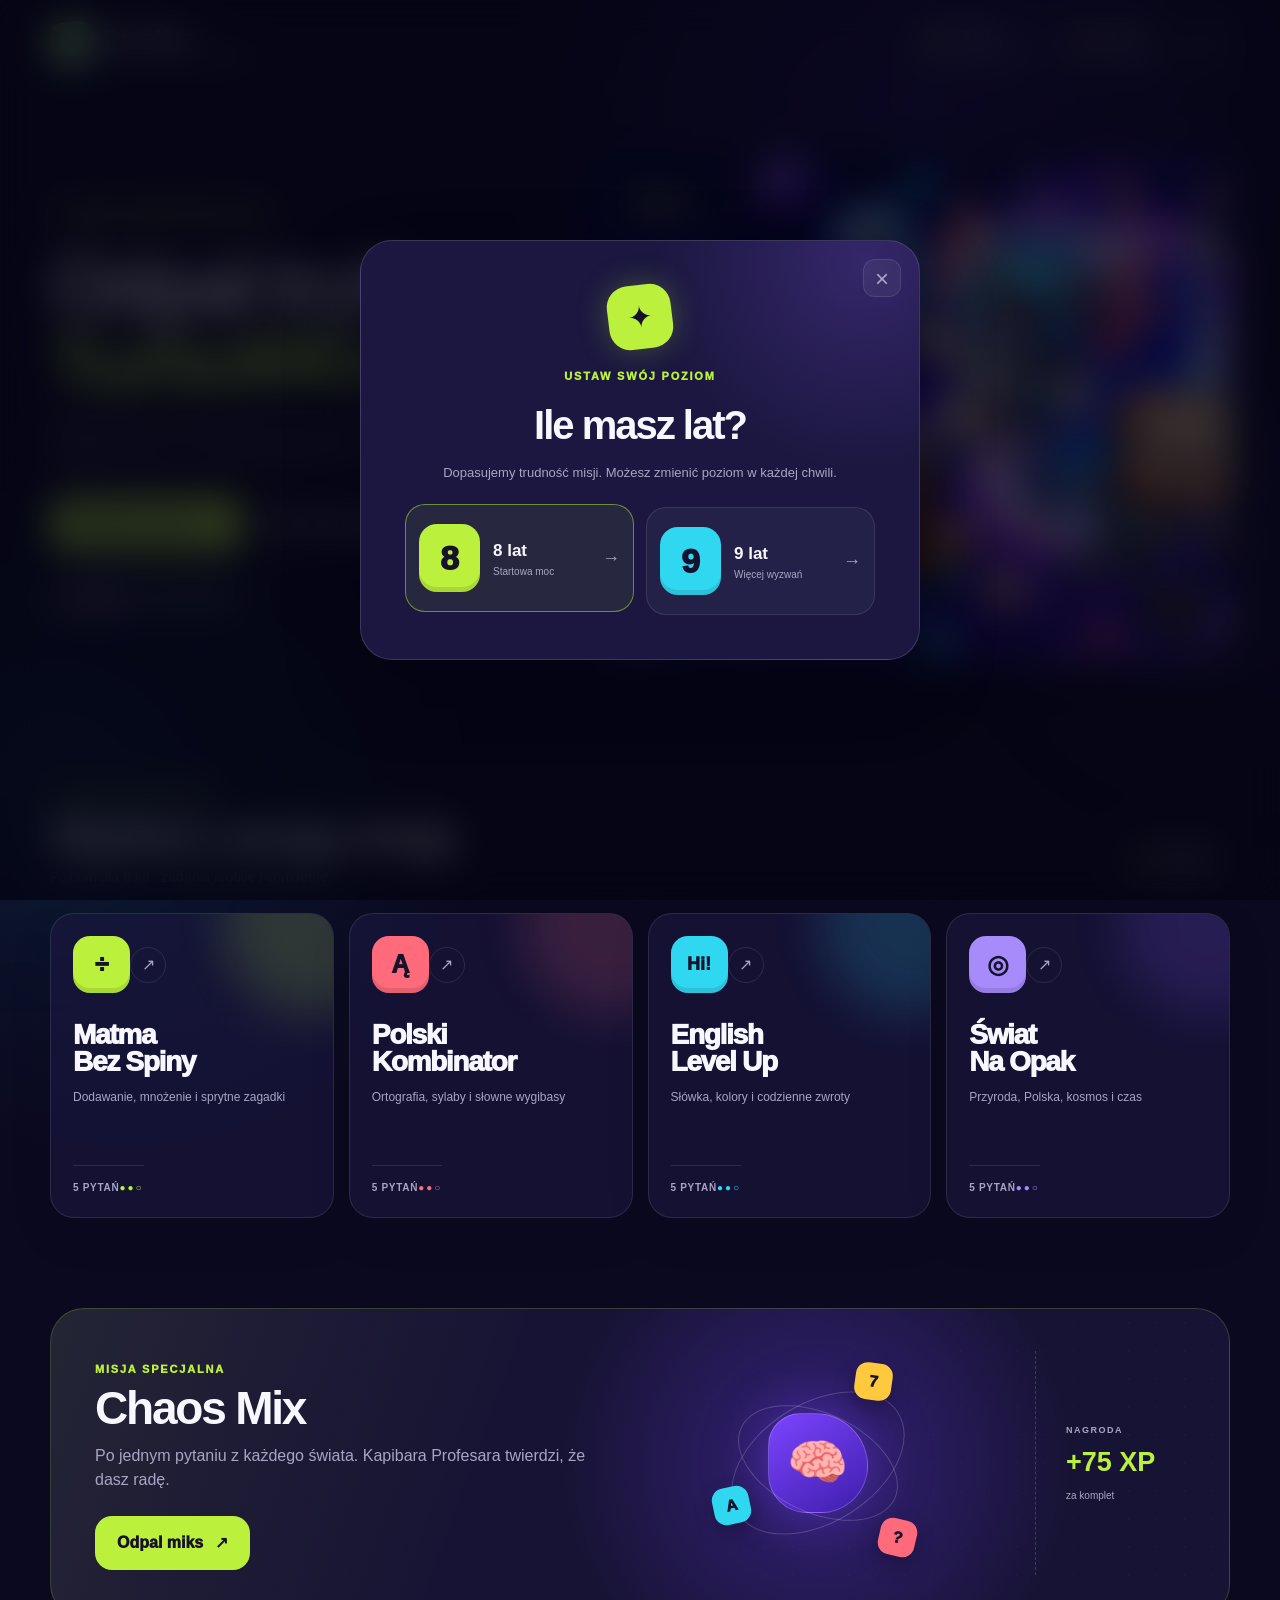
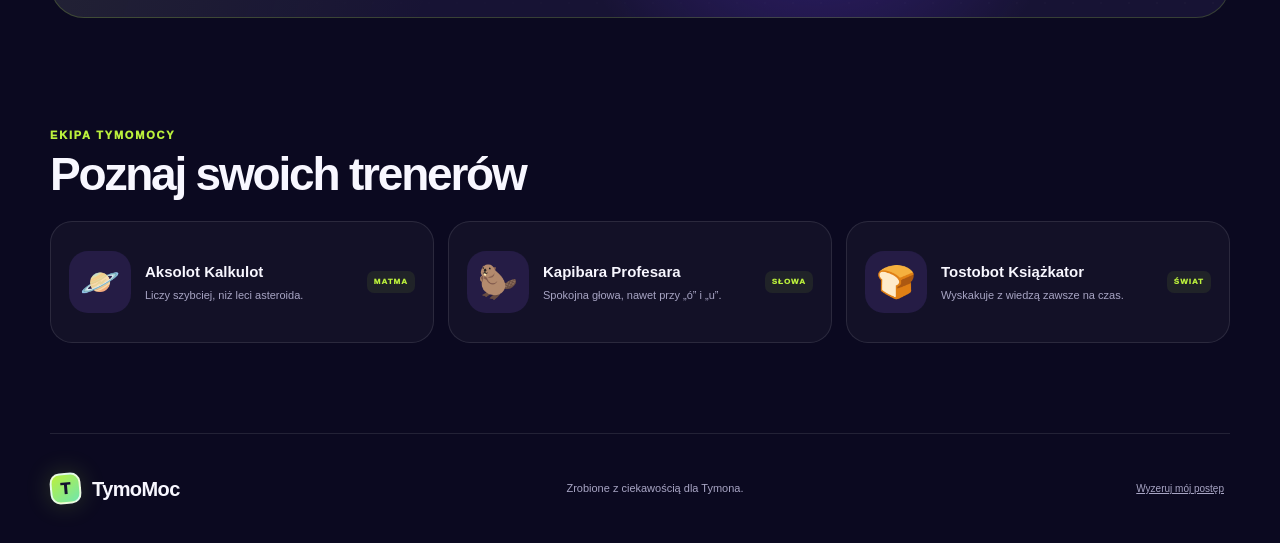
==== index.html @ 2632537c "Pierwsza wersja TymoMoc" ====
<!doctype html>
<html lang="pl">
  <head>
    <meta charset="UTF-8" />
    <meta name="viewport" content="width=device-width, initial-scale=1.0" />
    <meta name="theme-color" content="#100d2d" />
    <meta
      name="description"
      content="TymoMoc — kolorowe misje edukacyjne dla dzieci w wieku 8 i 9 lat."
    />
    <title>TymoMoc — nauka w trybie turbo</title>
    <link rel="stylesheet" href="styles.css" />
  </head>
  <body>
    <a class="skip-link" href="#misje">Przejdź do misji</a>

    <div class="ambient ambient-one" aria-hidden="true"></div>
    <div class="ambient ambient-two" aria-hidden="true"></div>

    <header class="topbar shell">
      <a class="brand" href="#start" aria-label="TymoMoc — strona główna">
        <span class="brand-mark" aria-hidden="true">T</span>
        <span>
          <strong>TymoMoc</strong>
          <small>Nauka w trybie turbo</small>
        </span>
      </a>

      <div class="top-actions">
        <button class="age-pill" id="age-switch" type="button" aria-label="Zmień wiek">
          <span aria-hidden="true">⚡</span>
          <span><strong id="top-age">8 lat</strong><small>Zmień poziom</small></span>
        </button>

        <div class="score-pill" aria-label="Zdobyte punkty doświadczenia">
          <span class="score-icon" aria-hidden="true">✦</span>
          <span><strong id="xp-count">0 XP</strong><small>Twój wynik</small></span>
        </div>

        <button class="icon-button" id="sound-toggle" type="button" aria-label="Wyłącz dźwięki" aria-pressed="true">
          <span id="sound-icon" aria-hidden="true">♪</span>
        </button>
      </div>
    </header>

    <main>
      <section class="hero shell" id="start">
        <div class="hero-copy">
          <div class="eyebrow"><span></span> Dzisiaj mózg robi salto</div>
          <h1>Odpal tryb<br /><em>TurboMózg!</em></h1>
          <p>
            Krótkie misje, szybkie punkty i zero nudy. Matematyka, polski,
            angielski i świat — wszystko dopasowane do wieku.
          </p>
          <div class="hero-actions">
            <a class="primary-button" href="#misje">Wybieram misję <span aria-hidden="true">→</span></a>
            <button class="ghost-button" id="random-mission" type="button">
              <span aria-hidden="true">🎲</span> Losuj wyzwanie
            </button>
          </div>
          <div class="mini-proof">
            <div class="avatar-stack" aria-hidden="true"><span>🦫</span><span>🤖</span><span>🪐</span></div>
            <p><strong>5 minut dziennie</strong><br />robi wielką różnicę</p>
          </div>
        </div>

        <div class="hero-visual" aria-label="Aksolotl, kapibara i tostobot ruszają na edukacyjną misję">
          <img src="assets/hero-mascots.png" alt="Trzy zabawne maskotki w kosmicznym świecie nauki" />
          <div class="floating-chip chip-one"><span>+10 XP</span><small>za dobrą odpowiedź</small></div>
          <div class="floating-chip chip-two"><span id="hero-streak">0 🔥</span><small>seria misji</small></div>
        </div>
      </section>

      <section class="missions shell" id="misje">
        <div class="section-heading">
          <div>
            <span class="kicker">CENTRUM DOWODZENIA</span>
            <h2>Wybierz swoją misję</h2>
            <p id="level-copy">Poziom dla 8 lat · zadania krótkie i konkretne</p>
          </div>
          <div class="today-status">
            <span class="pulse-dot" aria-hidden="true"></span>
            <span><strong id="today-count">0/3 misje</strong><small>dzisiejszy cel</small></span>
          </div>
        </div>

        <div class="subject-grid">
          <button class="subject-card subject-math" type="button" data-subject="math">
            <span class="card-glow" aria-hidden="true"></span>
            <span class="subject-top"><span class="subject-icon">÷</span><span class="card-arrow">↗</span></span>
            <span class="subject-name">Matma<br />Bez Spiny</span>
            <span class="subject-desc" id="math-desc">Dodawanie, mnożenie i sprytne zagadki</span>
            <span class="card-footer"><span>5 pytań</span><span class="difficulty">●●○</span></span>
          </button>

          <button class="subject-card subject-polish" type="button" data-subject="polish">
            <span class="card-glow" aria-hidden="true"></span>
            <span class="subject-top"><span class="subject-icon">Ą</span><span class="card-arrow">↗</span></span>
            <span class="subject-name">Polski<br />Kombinator</span>
            <span class="subject-desc" id="polish-desc">Ortografia, części mowy i słowne wygibasy</span>
            <span class="card-footer"><span>5 pytań</span><span class="difficulty">●●○</span></span>
          </button>

          <button class="subject-card subject-english" type="button" data-subject="english">
            <span class="card-glow" aria-hidden="true"></span>
            <span class="subject-top"><span class="subject-icon">Hi!</span><span class="card-arrow">↗</span></span>
            <span class="subject-name">English<br />Level Up</span>
            <span class="subject-desc" id="english-desc">Słówka, zdania i codzienne zwroty</span>
            <span class="card-footer"><span>5 pytań</span><span class="difficulty">●●○</span></span>
          </button>

          <button class="subject-card subject-world" type="button" data-subject="world">
            <span class="card-glow" aria-hidden="true"></span>
            <span class="subject-top"><span class="subject-icon">◎</span><span class="card-arrow">↗</span></span>
            <span class="subject-name">Świat<br />Na Opak</span>
            <span class="subject-desc" id="world-desc">Przyroda, kosmos, geografia i logika</span>
            <span class="card-footer"><span>5 pytań</span><span class="difficulty">●●○</span></span>
          </button>
        </div>
      </section>

      <section class="daily shell" aria-labelledby="daily-title">
        <div class="daily-card">
          <div class="daily-copy">
            <span class="kicker">MISJA SPECJALNA</span>
            <h2 id="daily-title">Chaos Mix</h2>
            <p>Po jednym pytaniu z każdego świata. Kapibara Profesara twierdzi, że dasz radę.</p>
            <button class="secondary-button" id="mix-mission" type="button">Odpal miks <span aria-hidden="true">↗</span></button>
          </div>
          <div class="mix-orbit" aria-hidden="true">
            <span class="orbit orbit-one"></span>
            <span class="orbit orbit-two"></span>
            <span class="mix-core">🧠</span>
            <span class="orbit-item item-one">7</span>
            <span class="orbit-item item-two">A</span>
            <span class="orbit-item item-three">?</span>
          </div>
          <div class="daily-reward">
            <small>NAGRODA</small>
            <strong>+75 XP</strong>
            <span>za komplet</span>
          </div>
        </div>
      </section>

      <section class="crew shell" aria-labelledby="crew-title">
        <div class="section-heading compact">
          <div>
            <span class="kicker">EKIPA TYMOMOCY</span>
            <h2 id="crew-title">Poznaj swoich trenerów</h2>
          </div>
        </div>
        <div class="crew-grid">
          <article class="crew-card">
            <span class="crew-emoji" aria-hidden="true">🪐</span>
            <div><h3>Aksolot Kalkulot</h3><p>Liczy szybciej, niż leci asteroida.</p></div>
            <span class="crew-tag">MATMA</span>
          </article>
          <article class="crew-card">
            <span class="crew-emoji" aria-hidden="true">🦫</span>
            <div><h3>Kapibara Profesara</h3><p>Spokojna głowa, nawet przy „ó” i „u”.</p></div>
            <span class="crew-tag">SŁOWA</span>
          </article>
          <article class="crew-card">
            <span class="crew-emoji" aria-hidden="true">🍞</span>
            <div><h3>Tostobot Książkator</h3><p>Wyskakuje z wiedzą zawsze na czas.</p></div>
            <span class="crew-tag">ŚWIAT</span>
          </article>
        </div>
      </section>
    </main>

    <footer class="footer shell">
      <div class="brand mini"><span class="brand-mark" aria-hidden="true">T</span><strong>TymoMoc</strong></div>
      <p>Zrobione z ciekawością dla Tymona.</p>
      <button id="reset-progress" type="button">Wyzeruj mój postęp</button>
    </footer>

    <div class="modal-backdrop" id="age-modal" role="dialog" aria-modal="true" aria-labelledby="age-title">
      <div class="age-dialog">
        <button class="modal-close" id="age-close" type="button" aria-label="Zamknij wybór wieku">×</button>
        <div class="dialog-spark" aria-hidden="true">✦</div>
        <span class="kicker">USTAW SWÓJ POZIOM</span>
        <h2 id="age-title">Ile masz lat?</h2>
        <p>Dopasujemy trudność misji. Możesz zmienić poziom w każdej chwili.</p>
        <div class="age-options">
          <button class="age-option" type="button" data-age="8">
            <span class="age-number">8</span><span><strong>8 lat</strong><small>Startowa moc</small></span><span class="select-arrow">→</span>
          </button>
          <button class="age-option" type="button" data-age="9">
            <span class="age-number">9</span><span><strong>9 lat</strong><small>Więcej wyzwań</small></span><span class="select-arrow">→</span>
          </button>
        </div>
      </div>
    </div>

    <div class="quiz-overlay" id="quiz-overlay" role="dialog" aria-modal="true" aria-labelledby="question-title" hidden>
      <div class="quiz-shell">
        <button class="quiz-close" id="quiz-close" type="button" aria-label="Zamknij misję">×</button>
        <div class="quiz-head">
          <div class="quiz-brand"><span id="quiz-icon">÷</span><span><small id="quiz-kicker">MISJA</small><strong id="quiz-subject">Matma bez spiny</strong></span></div>
          <div class="quiz-xp">✦ <strong id="quiz-earned">0 XP</strong></div>
        </div>
        <div class="progress-track" aria-label="Postęp misji"><span id="quiz-progress"></span></div>
        <div class="question-meta"><span id="question-number">PYTANIE 1 Z 5</span><span id="level-badge">POZIOM 8 LAT</span></div>
        <section class="question-card" id="question-card">
          <div class="question-mascot" id="question-mascot" aria-hidden="true">🪐</div>
          <p class="question-prompt" id="question-prompt">Gotowy?</p>
          <h2 id="question-title">Ile to jest 7 + 8?</h2>
          <div class="answers-grid" id="answers"></div>
          <div class="feedback" id="feedback" aria-live="polite"></div>
          <button class="next-button" id="next-question" type="button" hidden>Następne pytanie <span>→</span></button>
        </section>
      </div>
    </div>

    <div class="toast" id="toast" role="status" aria-live="polite"></div>
    <div class="confetti-layer" id="confetti" aria-hidden="true"></div>

    <script src="app.js"></script>
  </body>
</html>
---- styles.css ----
:root {
  --ink: #f8f7ff;
  --muted: #a8a5c4;
  --night: #0b0920;
  --night-2: #100d2d;
  --panel: rgba(28, 24, 65, 0.72);
  --panel-solid: #1b1740;
  --line: rgba(255, 255, 255, 0.1);
  --purple: #8b5cf6;
  --violet: #6d3cff;
  --cyan: #30d7f0;
  --lime: #bbf03c;
  --coral: #ff6b7a;
  --yellow: #ffc93d;
  --radius-lg: 34px;
  --radius-md: 24px;
  --shadow: 0 28px 70px rgba(3, 2, 15, 0.38);
}

* {
  box-sizing: border-box;
}

[hidden] {
  display: none !important;
}

html {
  scroll-behavior: smooth;
}

body {
  margin: 0;
  min-width: 320px;
  color: var(--ink);
  background:
    radial-gradient(circle at 72% 6%, rgba(105, 58, 255, 0.24), transparent 27rem),
    radial-gradient(circle at 10% 38%, rgba(25, 196, 224, 0.08), transparent 22rem),
    var(--night);
  font-family: "Trebuchet MS", "Arial Rounded MT Bold", Arial, sans-serif;
  line-height: 1.5;
  overflow-x: hidden;
}

body.modal-open {
  overflow: hidden;
}

button,
a {
  font: inherit;
}

button {
  color: inherit;
}

button,
a[href] {
  -webkit-tap-highlight-color: transparent;
}

:focus-visible {
  outline: 3px solid var(--lime);
  outline-offset: 4px;
}

.skip-link {
  position: fixed;
  left: 16px;
  top: -100px;
  z-index: 1000;
  padding: 12px 18px;
  border-radius: 14px;
  color: #101020;
  background: var(--lime);
  font-weight: 900;
}

.skip-link:focus {
  top: 16px;
}

.shell {
  width: min(1180px, calc(100% - 40px));
  margin-inline: auto;
}

.ambient {
  position: fixed;
  z-index: -1;
  border-radius: 50%;
  filter: blur(90px);
  pointer-events: none;
}

.ambient-one {
  width: 280px;
  height: 280px;
  right: -100px;
  top: 45%;
  background: rgba(139, 92, 246, 0.14);
}

.ambient-two {
  width: 240px;
  height: 240px;
  left: -100px;
  top: 70%;
  background: rgba(48, 215, 240, 0.08);
}

.topbar {
  min-height: 88px;
  display: flex;
  align-items: center;
  justify-content: space-between;
  gap: 24px;
  border-bottom: 1px solid var(--line);
}

.brand {
  display: inline-flex;
  align-items: center;
  gap: 11px;
  color: var(--ink);
  text-decoration: none;
}

.brand-mark {
  width: 44px;
  height: 44px;
  display: grid;
  place-items: center;
  border: 2px solid rgba(255, 255, 255, 0.78);
  border-radius: 14px 14px 20px 14px;
  color: #15102f;
  background: linear-gradient(145deg, var(--lime), #70e6ad);
  box-shadow: 0 0 26px rgba(187, 240, 60, 0.2);
  font-size: 24px;
  font-weight: 1000;
  transform: rotate(-5deg);
}

.brand strong,
.brand small {
  display: block;
}

.brand strong {
  font-size: 20px;
  letter-spacing: -0.6px;
}

.brand small {
  margin-top: -2px;
  color: var(--muted);
  font-size: 10px;
  font-weight: 800;
  letter-spacing: 1.1px;
  text-transform: uppercase;
}

.top-actions {
  display: flex;
  align-items: center;
  gap: 10px;
}

.age-pill,
.score-pill,
.icon-button {
  border: 1px solid var(--line);
  background: rgba(255, 255, 255, 0.045);
  backdrop-filter: blur(10px);
}

.age-pill,
.score-pill {
  min-height: 52px;
  display: flex;
  align-items: center;
  gap: 10px;
  padding: 7px 15px;
  border-radius: 18px;
}

.age-pill {
  cursor: pointer;
}

.age-pill:hover,
.icon-button:hover {
  border-color: rgba(187, 240, 60, 0.5);
  background: rgba(187, 240, 60, 0.08);
}

.age-pill > span:first-child,
.score-icon {
  display: grid;
  place-items: center;
  width: 31px;
  height: 31px;
  border-radius: 10px;
  background: rgba(187, 240, 60, 0.13);
}

.score-icon {
  color: var(--yellow);
  background: rgba(255, 201, 61, 0.12);
}

.age-pill strong,
.score-pill strong,
.age-pill small,
.score-pill small {
  display: block;
  text-align: left;
}

.age-pill strong,
.score-pill strong {
  font-size: 14px;
}

.age-pill small,
.score-pill small {
  color: var(--muted);
  font-size: 10px;
}

.icon-button {
  width: 48px;
  height: 48px;
  border-radius: 16px;
  cursor: pointer;
  font-size: 21px;
}

.hero {
  min-height: 600px;
  display: grid;
  grid-template-columns: 0.88fr 1.12fr;
  align-items: center;
  gap: 26px;
  padding-block: 64px 58px;
}

.hero-copy {
  position: relative;
  z-index: 2;
}

.eyebrow,
.kicker {
  color: var(--lime);
  font-size: 11px;
  font-weight: 1000;
  letter-spacing: 1.8px;
  text-transform: uppercase;
}

.eyebrow {
  display: inline-flex;
  align-items: center;
  gap: 8px;
  padding: 7px 11px;
  border: 1px solid rgba(187, 240, 60, 0.22);
  border-radius: 999px;
  background: rgba(187, 240, 60, 0.06);
}

.eyebrow span {
  width: 7px;
  height: 7px;
  border-radius: 50%;
  background: var(--lime);
  box-shadow: 0 0 12px var(--lime);
}

.hero h1 {
  margin: 20px 0 18px;
  font-size: clamp(50px, 6.3vw, 88px);
  line-height: 0.91;
  letter-spacing: -5px;
}

.hero h1 em {
  display: inline-block;
  color: var(--lime);
  font-style: normal;
  text-shadow: 0 6px 0 rgba(82, 91, 35, 0.28);
  transform: rotate(-1.2deg);
}

.hero-copy > p {
  max-width: 530px;
  margin: 0;
  color: #c7c4d9;
  font-size: 17px;
}

.hero-actions {
  display: flex;
  align-items: center;
  flex-wrap: wrap;
  gap: 12px;
  margin-top: 30px;
}

.primary-button,
.secondary-button,
.next-button,
.ghost-button {
  min-height: 54px;
  display: inline-flex;
  align-items: center;
  justify-content: center;
  gap: 12px;
  padding: 0 22px;
  border-radius: 17px;
  cursor: pointer;
  font-weight: 1000;
  text-decoration: none;
  transition: transform 160ms ease, box-shadow 160ms ease, background 160ms ease;
}

.primary-button {
  color: #171229;
  background: var(--lime);
  box-shadow: 0 10px 28px rgba(187, 240, 60, 0.2);
}

.primary-button:hover,
.secondary-button:hover,
.next-button:hover {
  transform: translateY(-3px);
  box-shadow: 0 14px 32px rgba(187, 240, 60, 0.26);
}

.ghost-button {
  border: 1px solid var(--line);
  color: var(--ink);
  background: rgba(255, 255, 255, 0.04);
}

.ghost-button:hover {
  background: rgba(255, 255, 255, 0.09);
  transform: translateY(-2px);
}

.mini-proof {
  display: flex;
  align-items: center;
  gap: 13px;
  margin-top: 31px;
}

.avatar-stack {
  display: flex;
}

.avatar-stack span {
  width: 35px;
  height: 35px;
  display: grid;
  place-items: center;
  margin-right: -8px;
  border: 2px solid var(--night);
  border-radius: 50%;
  background: #292254;
  font-size: 18px;
}

.mini-proof p {
  margin: 0;
  color: var(--muted);
  font-size: 11px;
  line-height: 1.35;
}

.mini-proof strong {
  color: var(--ink);
  font-size: 12px;
}

.hero-visual {
  position: relative;
  height: 510px;
  border: 1px solid rgba(255, 255, 255, 0.1);
  border-radius: 42px;
  background: #15103d;
  box-shadow: var(--shadow);
  overflow: hidden;
  transform: perspective(1000px) rotateY(-2deg) rotateZ(0.4deg);
}

.hero-visual::after {
  content: "";
  position: absolute;
  inset: 0;
  border-radius: inherit;
  box-shadow: inset 0 0 0 1px rgba(255, 255, 255, 0.08), inset 0 -100px 100px rgba(5, 3, 24, 0.15);
  pointer-events: none;
}

.hero-visual img {
  width: 100%;
  height: 100%;
  object-fit: cover;
  object-position: 62% center;
  display: block;
}

.floating-chip {
  position: absolute;
  z-index: 3;
  display: grid;
  padding: 10px 14px;
  border: 1px solid rgba(255, 255, 255, 0.14);
  border-radius: 15px;
  background: rgba(19, 15, 54, 0.84);
  box-shadow: 0 12px 30px rgba(4, 3, 20, 0.35);
  backdrop-filter: blur(12px);
  animation: float 4s ease-in-out infinite;
}

.floating-chip span {
  color: var(--lime);
  font-weight: 1000;
}

.floating-chip small {
  color: #bbb8d2;
  font-size: 9px;
}

.chip-one {
  left: 24px;
  top: 26px;
}

.chip-two {
  right: 24px;
  bottom: 25px;
  animation-delay: -2s;
}

@keyframes float {
  50% { transform: translateY(-8px) rotate(1deg); }
}

.missions {
  padding-block: 64px 42px;
}

.section-heading {
  display: flex;
  align-items: end;
  justify-content: space-between;
  gap: 24px;
  margin-bottom: 25px;
}

.section-heading h2,
.daily h2 {
  margin: 5px 0 2px;
  font-size: clamp(31px, 4vw, 46px);
  line-height: 1;
  letter-spacing: -2.2px;
}

.section-heading p {
  margin: 8px 0 0;
  color: var(--muted);
  font-size: 14px;
}

.today-status {
  display: flex;
  align-items: center;
  gap: 10px;
  padding: 10px 14px;
  border: 1px solid var(--line);
  border-radius: 16px;
  background: rgba(255, 255, 255, 0.035);
}

.today-status strong,
.today-status small {
  display: block;
}

.today-status strong {
  font-size: 13px;
}

.today-status small {
  color: var(--muted);
  font-size: 10px;
}

.pulse-dot {
  width: 10px;
  height: 10px;
  border-radius: 50%;
  background: var(--lime);
  box-shadow: 0 0 0 0 rgba(187, 240, 60, 0.55);
  animation: pulse 2s infinite;
}

@keyframes pulse {
  70% { box-shadow: 0 0 0 8px rgba(187, 240, 60, 0); }
  100% { box-shadow: 0 0 0 0 rgba(187, 240, 60, 0); }
}

.subject-grid {
  display: grid;
  grid-template-columns: repeat(4, 1fr);
  gap: 15px;
}

.subject-card {
  position: relative;
  min-height: 305px;
  display: flex;
  flex-direction: column;
  padding: 22px;
  border: 1px solid var(--line);
  border-radius: var(--radius-md);
  color: var(--ink);
  text-align: left;
  background: rgba(28, 24, 65, 0.6);
  box-shadow: 0 16px 40px rgba(2, 2, 12, 0.13);
  cursor: pointer;
  overflow: hidden;
  transition: transform 180ms ease, border-color 180ms ease, box-shadow 180ms ease;
}

.subject-card:hover {
  transform: translateY(-8px) rotate(-0.6deg);
  border-color: rgba(255, 255, 255, 0.24);
  box-shadow: 0 24px 50px rgba(2, 2, 12, 0.3);
}

.subject-card:nth-child(even):hover {
  transform: translateY(-8px) rotate(0.6deg);
}

.card-glow {
  position: absolute;
  width: 180px;
  height: 180px;
  right: -70px;
  top: -80px;
  border-radius: 50%;
  filter: blur(25px);
  opacity: 0.16;
  transition: opacity 180ms ease;
}

.subject-card:hover .card-glow {
  opacity: 0.28;
}

.subject-math .card-glow { background: var(--lime); }
.subject-polish .card-glow { background: var(--coral); }
.subject-english .card-glow { background: var(--cyan); }
.subject-world .card-glow { background: var(--purple); }

.subject-top,
.card-footer {
  position: relative;
  z-index: 1;
  display: flex;
  align-items: center;
  justify-content: space-between;
}

.subject-icon {
  width: 57px;
  height: 57px;
  display: grid;
  place-items: center;
  border-radius: 17px;
  font-size: 25px;
  font-weight: 1000;
  color: #16132d;
  background: var(--lime);
  box-shadow: inset 0 -5px 0 rgba(0, 0, 0, 0.1);
}

.subject-polish .subject-icon { background: var(--coral); }
.subject-english .subject-icon { background: var(--cyan); font-size: 18px; }
.subject-world .subject-icon { background: #a78bfa; }

.card-arrow {
  width: 36px;
  height: 36px;
  display: grid;
  place-items: center;
  border: 1px solid var(--line);
  border-radius: 50%;
  color: var(--muted);
}

.subject-name {
  position: relative;
  z-index: 1;
  margin-top: 28px;
  font-size: 28px;
  font-weight: 1000;
  letter-spacing: -1.3px;
  line-height: 0.98;
}

.subject-desc {
  position: relative;
  z-index: 1;
  margin: 13px 0 22px;
  color: var(--muted);
  font-size: 12px;
  line-height: 1.45;
}

.card-footer {
  margin-top: auto;
  padding-top: 14px;
  border-top: 1px solid var(--line);
  color: var(--muted);
  font-size: 10px;
  font-weight: 800;
  letter-spacing: 0.7px;
  text-transform: uppercase;
}

.difficulty {
  color: var(--lime);
  letter-spacing: 2px;
}

.subject-polish .difficulty { color: var(--coral); }
.subject-english .difficulty { color: var(--cyan); }
.subject-world .difficulty { color: #a78bfa; }

.daily {
  padding-block: 48px;
}

.daily-card {
  position: relative;
  min-height: 310px;
  display: grid;
  grid-template-columns: 1fr 0.75fr 150px;
  align-items: center;
  gap: 28px;
  padding: 42px 44px;
  border: 1px solid rgba(187, 240, 60, 0.2);
  border-radius: var(--radius-lg);
  background:
    linear-gradient(110deg, rgba(187, 240, 60, 0.08), transparent 38%),
    radial-gradient(circle at 65% 50%, rgba(112, 61, 255, 0.34), transparent 16rem),
    #171334;
  overflow: hidden;
}

.daily-card::before {
  content: "";
  position: absolute;
  inset: 0;
  background-image: radial-gradient(rgba(255, 255, 255, 0.14) 1px, transparent 1px);
  background-size: 28px 28px;
  opacity: 0.15;
  mask-image: linear-gradient(90deg, transparent, #000);
}

.daily-copy,
.daily-reward,
.mix-orbit {
  position: relative;
  z-index: 1;
}

.daily-copy p {
  max-width: 500px;
  margin: 13px 0 24px;
  color: var(--muted);
}

.secondary-button,
.next-button {
  border: 0;
  color: #171229;
  background: var(--lime);
}

.mix-orbit {
  width: 210px;
  height: 210px;
  display: grid;
  place-items: center;
  margin: auto;
}

.mix-core {
  width: 100px;
  height: 100px;
  display: grid;
  place-items: center;
  border: 1px solid rgba(255, 255, 255, 0.2);
  border-radius: 38% 62% 55% 45%;
  background: linear-gradient(145deg, #7c45ff, #3e1dab);
  box-shadow: 0 0 50px rgba(113, 64, 255, 0.45);
  font-size: 49px;
  animation: wobble 5s ease-in-out infinite;
}

@keyframes wobble {
  50% { border-radius: 55% 45% 38% 62%; transform: rotate(5deg) scale(1.04); }
}

.orbit {
  position: absolute;
  border: 1px solid rgba(255, 255, 255, 0.18);
  border-radius: 50%;
}

.orbit-one { width: 170px; height: 100px; transform: rotate(25deg); }
.orbit-two { width: 190px; height: 120px; transform: rotate(-32deg); }

.orbit-item {
  position: absolute;
  width: 37px;
  height: 37px;
  display: grid;
  place-items: center;
  border-radius: 12px;
  color: #16132d;
  background: var(--yellow);
  font-weight: 1000;
  box-shadow: 0 8px 20px rgba(0, 0, 0, 0.25);
}

.item-one { top: 5px; right: 31px; transform: rotate(8deg); }
.item-two { left: 0; bottom: 44px; background: var(--cyan); transform: rotate(-12deg); }
.item-three { right: 7px; bottom: 12px; background: var(--coral); transform: rotate(13deg); }

.daily-reward {
  align-self: stretch;
  display: flex;
  flex-direction: column;
  justify-content: center;
  padding-left: 30px;
  border-left: 1px dashed rgba(255, 255, 255, 0.16);
}

.daily-reward small {
  color: var(--muted);
  font-size: 9px;
  font-weight: 900;
  letter-spacing: 1.5px;
}

.daily-reward strong {
  margin: 5px 0;
  color: var(--lime);
  font-size: 27px;
}

.daily-reward span {
  color: var(--muted);
  font-size: 10px;
}

.crew {
  padding-block: 56px 90px;
}

.section-heading.compact {
  margin-bottom: 22px;
}

.crew-grid {
  display: grid;
  grid-template-columns: repeat(3, 1fr);
  gap: 14px;
}

.crew-card {
  min-height: 122px;
  display: grid;
  grid-template-columns: auto 1fr auto;
  align-items: center;
  gap: 14px;
  padding: 18px;
  border: 1px solid var(--line);
  border-radius: 22px;
  background: rgba(255, 255, 255, 0.035);
}

.crew-emoji {
  width: 62px;
  height: 62px;
  display: grid;
  place-items: center;
  border-radius: 19px;
  background: rgba(139, 92, 246, 0.14);
  font-size: 32px;
}

.crew-card h3 {
  margin: 0 0 4px;
  font-size: 15px;
}

.crew-card p {
  margin: 0;
  color: var(--muted);
  font-size: 11px;
  line-height: 1.35;
}

.crew-tag {
  padding: 5px 7px;
  border-radius: 7px;
  color: var(--lime);
  background: rgba(187, 240, 60, 0.08);
  font-size: 8px;
  font-weight: 1000;
  letter-spacing: 1px;
}

.footer {
  min-height: 110px;
  display: flex;
  align-items: center;
  justify-content: space-between;
  gap: 20px;
  border-top: 1px solid var(--line);
  color: var(--muted);
  font-size: 11px;
}

.brand.mini .brand-mark {
  width: 31px;
  height: 31px;
  border-radius: 10px;
  font-size: 16px;
}

.footer button {
  border: 0;
  color: var(--muted);
  background: transparent;
  cursor: pointer;
  font-size: 10px;
  text-decoration: underline;
}

.modal-backdrop,
.quiz-overlay {
  position: fixed;
  inset: 0;
  z-index: 100;
  display: grid;
  place-items: center;
  padding: 20px;
  background: rgba(5, 4, 18, 0.78);
  backdrop-filter: blur(18px);
  overflow-y: auto;
}

.modal-backdrop[hidden],
.quiz-overlay[hidden] {
  display: none;
}

.age-dialog {
  position: relative;
  width: min(560px, 100%);
  padding: 44px;
  border: 1px solid rgba(255, 255, 255, 0.14);
  border-radius: 32px;
  background:
    radial-gradient(circle at 90% 5%, rgba(139, 92, 246, 0.23), transparent 13rem),
    var(--panel-solid);
  box-shadow: var(--shadow);
  text-align: center;
}

.modal-close,
.quiz-close {
  position: absolute;
  z-index: 2;
  width: 38px;
  height: 38px;
  display: grid;
  place-items: center;
  border: 1px solid var(--line);
  border-radius: 12px;
  color: var(--muted);
  background: rgba(255, 255, 255, 0.05);
  cursor: pointer;
  font-size: 24px;
}

.modal-close {
  right: 18px;
  top: 18px;
}

.dialog-spark {
  width: 64px;
  height: 64px;
  display: grid;
  place-items: center;
  margin: 0 auto 14px;
  border-radius: 21px;
  color: #15112b;
  background: var(--lime);
  box-shadow: 0 0 30px rgba(187, 240, 60, 0.26);
  font-size: 30px;
  transform: rotate(-7deg);
}

.age-dialog h2 {
  margin: 8px 0;
  font-size: 40px;
  letter-spacing: -2px;
}

.age-dialog > p {
  margin: 0 auto 25px;
  max-width: 410px;
  color: var(--muted);
  font-size: 13px;
}

.age-options {
  display: grid;
  grid-template-columns: 1fr 1fr;
  gap: 12px;
}

.age-option {
  min-height: 108px;
  display: grid;
  grid-template-columns: auto 1fr auto;
  align-items: center;
  gap: 13px;
  padding: 13px;
  border: 1px solid var(--line);
  border-radius: 20px;
  color: var(--ink);
  text-align: left;
  background: rgba(255, 255, 255, 0.045);
  cursor: pointer;
  transition: transform 160ms ease, border-color 160ms ease, background 160ms ease;
}

.age-option:hover,
.age-option.selected {
  transform: translateY(-3px);
  border-color: rgba(187, 240, 60, 0.5);
  background: rgba(187, 240, 60, 0.08);
}

.age-number {
  width: 61px;
  height: 68px;
  display: grid;
  place-items: center;
  border-radius: 18px;
  color: #16122d;
  background: var(--lime);
  font-size: 34px;
  font-weight: 1000;
  box-shadow: inset 0 -5px 0 rgba(0, 0, 0, 0.1);
}

.age-option:nth-child(2) .age-number {
  background: var(--cyan);
}

.age-option strong,
.age-option small {
  display: block;
}

.age-option strong { font-size: 17px; }
.age-option small { color: var(--muted); font-size: 10px; }
.select-arrow { color: var(--muted); font-size: 18px; }

.quiz-overlay {
  align-items: start;
}

.quiz-shell {
  position: relative;
  width: min(820px, 100%);
  margin: 2vh auto;
  padding: 31px;
  border: 1px solid rgba(255, 255, 255, 0.14);
  border-radius: 31px;
  background:
    radial-gradient(circle at 0 0, rgba(139, 92, 246, 0.16), transparent 22rem),
    #12102d;
  box-shadow: var(--shadow);
}

.quiz-close {
  right: 20px;
  top: 20px;
}

.quiz-head {
  display: flex;
  align-items: center;
  justify-content: space-between;
  gap: 20px;
  padding-right: 55px;
}

.quiz-brand {
  display: flex;
  align-items: center;
  gap: 12px;
}

.quiz-brand > span:first-child {
  width: 51px;
  height: 51px;
  display: grid;
  place-items: center;
  border-radius: 15px;
  color: #17122d;
  background: var(--lime);
  font-size: 23px;
  font-weight: 1000;
}

.quiz-brand small,
.quiz-brand strong {
  display: block;
}

.quiz-brand small {
  color: var(--lime);
  font-size: 9px;
  letter-spacing: 1.3px;
}

.quiz-brand strong {
  font-size: 16px;
}

.quiz-xp {
  color: var(--yellow);
  font-size: 13px;
}

.progress-track {
  height: 8px;
  margin: 24px 0 13px;
  border-radius: 999px;
  background: rgba(255, 255, 255, 0.08);
  overflow: hidden;
}

.progress-track span {
  height: 100%;
  display: block;
  width: 0;
  border-radius: inherit;
  background: linear-gradient(90deg, var(--lime), var(--cyan));
  box-shadow: 0 0 15px rgba(187, 240, 60, 0.4);
  transition: width 300ms ease;
}

.question-meta {
  display: flex;
  justify-content: space-between;
  margin-bottom: 18px;
  color: var(--muted);
  font-size: 9px;
  font-weight: 1000;
  letter-spacing: 1.2px;
}

.question-card {
  position: relative;
  min-height: 450px;
  padding: 36px;
  border: 1px solid var(--line);
  border-radius: 25px;
  background: rgba(255, 255, 255, 0.035);
  text-align: center;
  overflow: hidden;
}

.question-card::before {
  content: "";
  position: absolute;
  left: -50px;
  top: -50px;
  width: 160px;
  height: 160px;
  border-radius: 50%;
  background: rgba(139, 92, 246, 0.12);
  filter: blur(35px);
}

.question-mascot {
  width: 67px;
  height: 67px;
  display: grid;
  place-items: center;
  margin: 0 auto 13px;
  border: 1px solid rgba(255, 255, 255, 0.12);
  border-radius: 22px;
  background: linear-gradient(145deg, rgba(139, 92, 246, 0.28), rgba(48, 215, 240, 0.12));
  font-size: 35px;
}

.question-prompt {
  margin: 0;
  color: var(--muted);
  font-size: 11px;
  font-weight: 900;
  letter-spacing: 1px;
  text-transform: uppercase;
}

.question-card h2 {
  max-width: 620px;
  margin: 10px auto 27px;
  font-size: clamp(26px, 4.7vw, 41px);
  line-height: 1.12;
  letter-spacing: -1.5px;
}

.answers-grid {
  display: grid;
  grid-template-columns: 1fr 1fr;
  gap: 11px;
  max-width: 620px;
  margin: 0 auto;
}

.answer-button {
  position: relative;
  min-height: 70px;
  padding: 12px 18px 12px 60px;
  border: 1px solid var(--line);
  border-radius: 17px;
  color: var(--ink);
  text-align: left;
  background: rgba(255, 255, 255, 0.045);
  cursor: pointer;
  font-size: 15px;
  font-weight: 900;
  transition: border-color 140ms ease, background 140ms ease, transform 140ms ease;
}

.answer-button:hover:not(:disabled) {
  transform: translateY(-2px);
  border-color: rgba(187, 240, 60, 0.42);
  background: rgba(187, 240, 60, 0.07);
}

.answer-letter {
  position: absolute;
  left: 12px;
  top: 50%;
  width: 36px;
  height: 36px;
  display: grid;
  place-items: center;
  border-radius: 11px;
  background: rgba(255, 255, 255, 0.08);
  transform: translateY(-50%);
  font-size: 12px;
}

.answer-button.correct {
  border-color: rgba(187, 240, 60, 0.75);
  background: rgba(187, 240, 60, 0.13);
}

.answer-button.correct .answer-letter {
  color: #16122d;
  background: var(--lime);
}

.answer-button.wrong {
  border-color: rgba(255, 107, 122, 0.7);
  background: rgba(255, 107, 122, 0.1);
  animation: shake 320ms ease;
}

@keyframes shake {
  25% { transform: translateX(-5px); }
  75% { transform: translateX(5px); }
}

.answer-button:disabled {
  cursor: default;
}

.feedback {
  min-height: 24px;
  margin-top: 18px;
  color: var(--muted);
  font-size: 13px;
  font-weight: 900;
}

.feedback.good { color: var(--lime); }
.feedback.bad { color: var(--coral); }

.next-button {
  min-height: 50px;
  margin: 8px auto 0;
}

.summary-view {
  display: grid;
  place-items: center;
  min-height: 420px;
}

.summary-icon {
  width: 95px;
  height: 95px;
  display: grid;
  place-items: center;
  margin: 0 auto 18px;
  border-radius: 32px;
  background: linear-gradient(145deg, var(--lime), var(--cyan));
  box-shadow: 0 0 45px rgba(187, 240, 60, 0.24);
  font-size: 49px;
}

.summary-view h2 {
  margin: 0;
  font-size: clamp(35px, 6vw, 56px);
}

.summary-view p {
  margin: 9px 0 23px;
  color: var(--muted);
}

.summary-stats {
  display: flex;
  justify-content: center;
  gap: 12px;
  margin-bottom: 25px;
}

.summary-stat {
  min-width: 110px;
  padding: 13px;
  border: 1px solid var(--line);
  border-radius: 15px;
  background: rgba(255, 255, 255, 0.04);
}

.summary-stat strong,
.summary-stat small {
  display: block;
}

.summary-stat strong {
  color: var(--lime);
  font-size: 22px;
}

.summary-stat small {
  color: var(--muted);
  font-size: 9px;
  text-transform: uppercase;
}

.toast {
  position: fixed;
  z-index: 250;
  left: 50%;
  bottom: 25px;
  max-width: calc(100% - 32px);
  padding: 12px 17px;
  border: 1px solid rgba(255, 255, 255, 0.14);
  border-radius: 14px;
  color: var(--ink);
  background: rgba(28, 24, 65, 0.94);
  box-shadow: 0 14px 40px rgba(2, 2, 12, 0.4);
  opacity: 0;
  pointer-events: none;
  transform: translate(-50%, 18px);
  transition: opacity 180ms ease, transform 180ms ease;
  font-size: 12px;
  font-weight: 900;
}

.toast.visible {
  opacity: 1;
  transform: translate(-50%, 0);
}

.confetti-layer {
  position: fixed;
  inset: 0;
  z-index: 300;
  pointer-events: none;
  overflow: hidden;
}

.confetti-piece {
  position: absolute;
  top: -20px;
  width: 10px;
  height: 18px;
  border-radius: 3px;
  animation: confetti-fall 1.8s ease-in forwards;
}

@keyframes confetti-fall {
  to { transform: translate3d(var(--drift), 110vh, 0) rotate(720deg); opacity: 0.8; }
}

@media (max-width: 1000px) {
  .hero {
    grid-template-columns: 1fr;
    padding-top: 50px;
  }

  .hero-copy {
    max-width: 720px;
  }

  .hero-visual {
    height: min(500px, 62vw);
    min-height: 370px;
  }

  .subject-grid {
    grid-template-columns: 1fr 1fr;
  }

  .subject-card {
    min-height: 275px;
  }

  .daily-card {
    grid-template-columns: 1fr 0.65fr;
  }

  .daily-reward {
    grid-column: 1 / -1;
    flex-direction: row;
    align-items: center;
    gap: 14px;
    padding: 15px 0 0;
    border-left: 0;
    border-top: 1px dashed rgba(255, 255, 255, 0.16);
  }

  .crew-grid {
    grid-template-columns: 1fr;
  }
}

@media (max-width: 680px) {
  .shell {
    width: min(100% - 26px, 1180px);
  }

  .topbar {
    min-height: 76px;
  }

  .brand small,
  .score-pill,
  .icon-button {
    display: none;
  }

  .brand-mark {
    width: 38px;
    height: 38px;
    font-size: 20px;
  }

  .brand strong {
    font-size: 17px;
  }

  .age-pill {
    min-height: 45px;
    padding: 5px 10px;
  }

  .age-pill > span:first-child {
    width: 27px;
    height: 27px;
  }

  .hero {
    min-height: auto;
    gap: 38px;
    padding-block: 41px 30px;
  }

  .hero h1 {
    margin-top: 18px;
    font-size: clamp(48px, 16vw, 70px);
    letter-spacing: -4px;
  }

  .hero-copy > p {
    font-size: 14px;
  }

  .hero-actions {
    align-items: stretch;
    flex-direction: column;
  }

  .primary-button,
  .ghost-button {
    width: 100%;
  }

  .hero-visual {
    min-height: 330px;
    height: 88vw;
    border-radius: 28px;
    transform: none;
  }

  .hero-visual img {
    object-position: 68% center;
  }

  .floating-chip {
    padding: 8px 10px;
  }

  .chip-one { left: 13px; top: 13px; }
  .chip-two { right: 13px; bottom: 13px; }

  .missions,
  .crew {
    padding-block: 49px;
  }

  .section-heading {
    align-items: start;
    flex-direction: column;
  }

  .section-heading h2,
  .daily h2 {
    font-size: 34px;
  }

  .subject-grid {
    grid-template-columns: 1fr;
  }

  .subject-card {
    min-height: 250px;
  }

  .daily-card {
    grid-template-columns: 1fr;
    padding: 31px 24px;
  }

  .mix-orbit {
    order: -1;
    width: 190px;
    height: 190px;
  }

  .daily-reward {
    grid-column: auto;
  }

  .crew-card {
    grid-template-columns: auto 1fr;
  }

  .crew-tag {
    display: none;
  }

  .footer {
    padding-block: 25px;
    flex-direction: column;
    justify-content: center;
    text-align: center;
  }

  .age-dialog {
    padding: 38px 18px 22px;
  }

  .age-options {
    grid-template-columns: 1fr;
  }

  .age-option {
    min-height: 86px;
  }

  .age-number {
    width: 54px;
    height: 58px;
    font-size: 29px;
  }

  .quiz-overlay {
    padding: 0;
  }

  .quiz-shell {
    min-height: 100dvh;
    margin: 0;
    padding: 21px 13px;
    border: 0;
    border-radius: 0;
  }

  .quiz-close {
    top: 15px;
    right: 13px;
  }

  .quiz-head {
    padding-right: 43px;
  }

  .quiz-xp {
    display: none;
  }

  .question-card {
    min-height: calc(100dvh - 155px);
    padding: 25px 14px;
  }

  .question-card h2 {
    margin-bottom: 23px;
  }

  .answers-grid {
    grid-template-columns: 1fr;
  }

  .answer-button {
    min-height: 62px;
  }

  .summary-stats {
    flex-wrap: wrap;
  }
}

@media (prefers-reduced-motion: reduce) {
  *,
  *::before,
  *::after {
    scroll-behavior: auto !important;
    animation-duration: 0.01ms !important;
    animation-iteration-count: 1 !important;
    transition-duration: 0.01ms !important;
  }
}
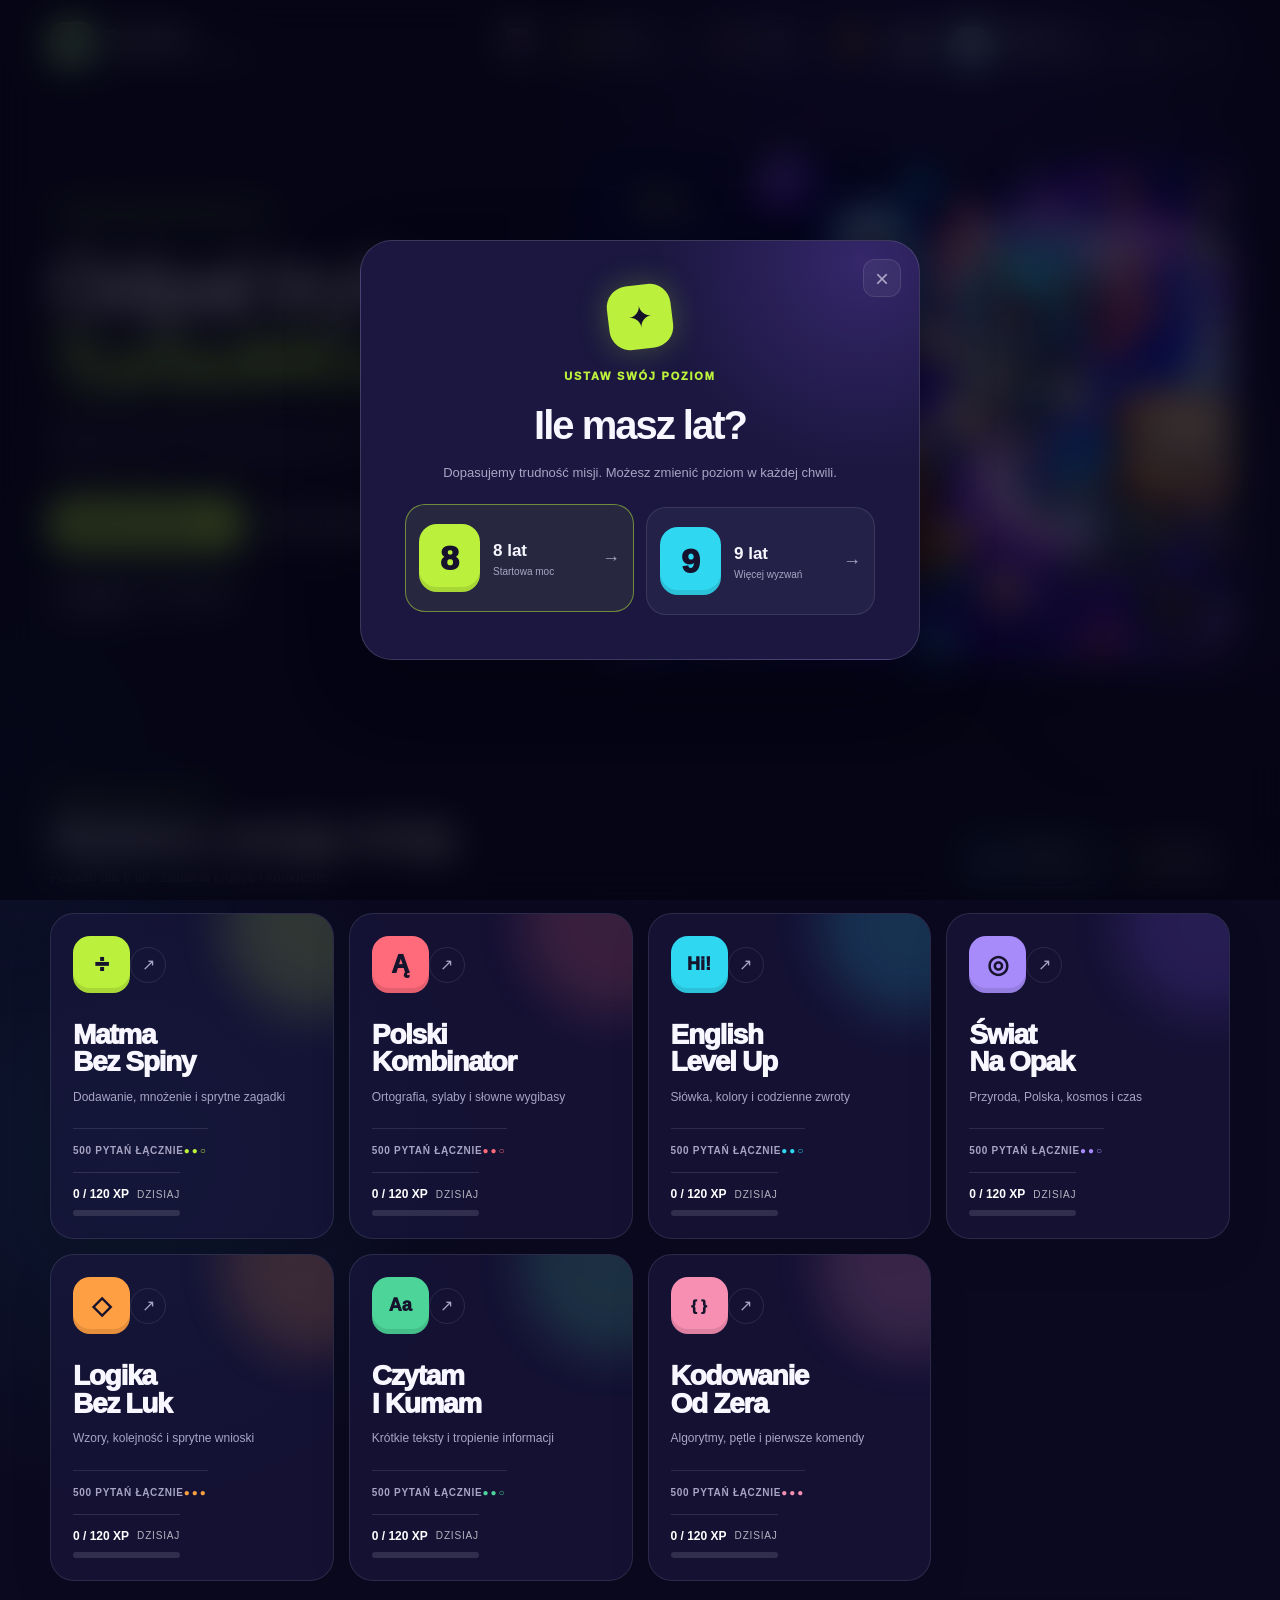
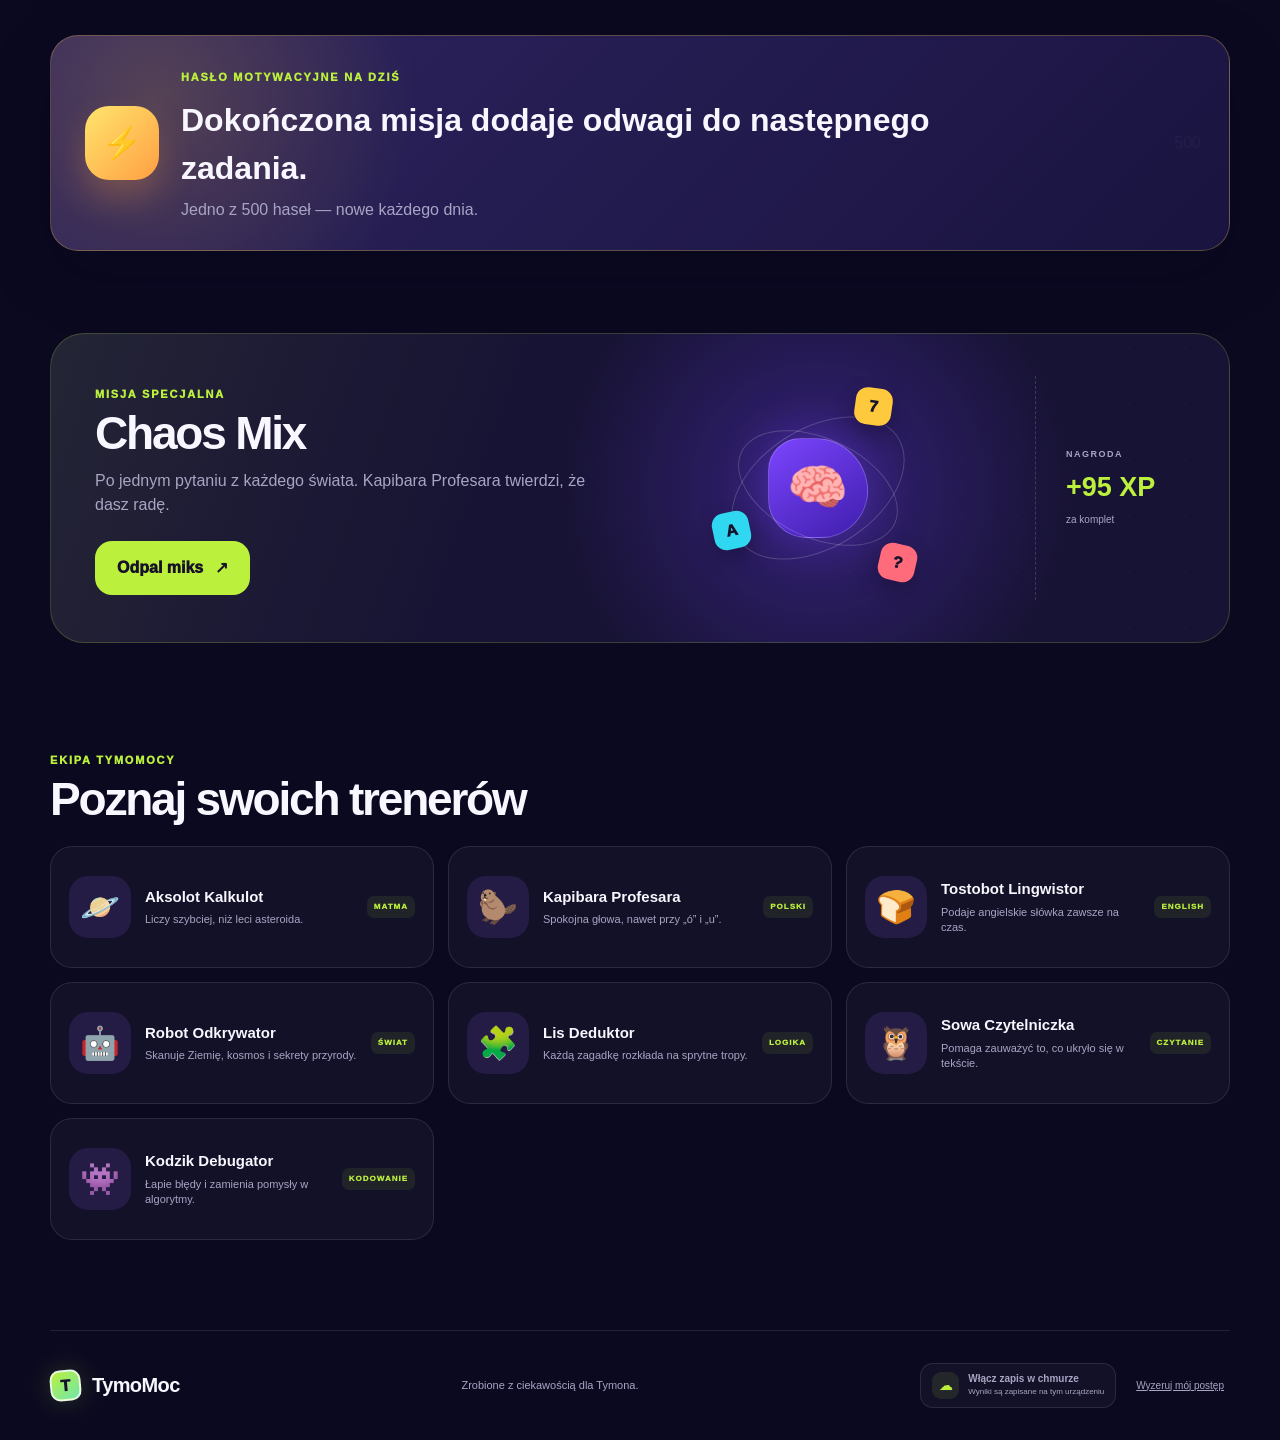
==== commit 9624b61f: "Scal repozytorium wdrozeniowe Cloudflare" ====
--- a/index.html
+++ b/index.html
@@ -10,6 +10,7 @@
     />
     <title>TymoMoc — nauka w trybie turbo</title>
     <link rel="stylesheet" href="styles.css" />
+    <script src="https://accounts.google.com/gsi/client" async defer></script>
   </head>
   <body>
     <a class="skip-link" href="#misje">Przejdź do misji</a>
@@ -27,6 +28,11 @@
       </a>
 
       <div class="top-actions">
+        <button class="icon-button language-button" id="language-toggle" type="button" aria-label="Zmień język na niemiecki" title="Język: polski">
+          <span class="language-flag" id="language-flag" aria-hidden="true">🇵🇱</span>
+          <small id="language-code">PL</small>
+        </button>
+
         <button class="age-pill" id="age-switch" type="button" aria-label="Zmień wiek">
           <span aria-hidden="true">⚡</span>
           <span><strong id="top-age">8 lat</strong><small>Zmień poziom</small></span>
@@ -36,6 +42,27 @@
           <span class="score-icon" aria-hidden="true">✦</span>
           <span><strong id="xp-count">0 XP</strong><small>Twój wynik</small></span>
         </div>
+
+        <button class="icon-button level-button" id="levels-toggle" type="button" aria-label="Sprawdź poziomy kategorii i progi XP" aria-haspopup="dialog" aria-expanded="false">
+          <span aria-hidden="true">🏆</span>
+        </button>
+
+        <button class="icon-button history-button" id="history-toggle" type="button" aria-label="Sprawdź historię nauki" aria-haspopup="dialog" aria-expanded="false">
+          <span aria-hidden="true">📅</span>
+        </button>
+
+        <button class="icon-button admin-button" id="admin-toggle" type="button" aria-label="Otwórz panel administratora" aria-haspopup="dialog" aria-expanded="false" hidden>
+          <span aria-hidden="true">🛡</span>
+        </button>
+
+        <button class="account-button" id="account-toggle" type="button" aria-label="Zaloguj się kontem Google" aria-haspopup="dialog" aria-expanded="false">
+          <span class="account-avatar" id="account-avatar" aria-hidden="true">G</span>
+          <span><strong id="account-name">Zaloguj się</strong><small id="account-status">Konto Google</small></span>
+        </button>
+
+        <button class="icon-button sync-button" id="sync-toggle" type="button" aria-label="Połącz zapis wyników z chmurą">
+          <span id="sync-icon" aria-hidden="true">☁</span>
+        </button>
 
         <button class="icon-button" id="sound-toggle" type="button" aria-label="Wyłącz dźwięki" aria-pressed="true">
           <span id="sound-icon" aria-hidden="true">♪</span>
@@ -78,9 +105,15 @@
             <h2>Wybierz swoją misję</h2>
             <p id="level-copy">Poziom dla 8 lat · zadania krótkie i konkretne</p>
           </div>
-          <div class="today-status">
-            <span class="pulse-dot" aria-hidden="true"></span>
-            <span><strong id="today-count">0/3 misje</strong><small>dzisiejszy cel</small></span>
+          <div class="mission-summary-actions">
+            <button class="question-count-button" id="question-count-toggle" type="button" aria-haspopup="dialog" aria-expanded="false">
+              <span class="question-count-icon" aria-hidden="true">🗂</span>
+              <span><strong id="question-count-total">3500 pytań</strong><small>Zobacz bazę pytań</small></span>
+            </button>
+            <div class="today-status">
+              <span class="pulse-dot" aria-hidden="true"></span>
+              <span><strong id="today-count">0/3 misje</strong><small>dzisiejszy cel</small></span>
+            </div>
           </div>
         </div>
 
@@ -90,7 +123,8 @@
             <span class="subject-top"><span class="subject-icon">÷</span><span class="card-arrow">↗</span></span>
             <span class="subject-name">Matma<br />Bez Spiny</span>
             <span class="subject-desc" id="math-desc">Dodawanie, mnożenie i sprytne zagadki</span>
-            <span class="card-footer"><span>5 pytań</span><span class="difficulty">●●○</span></span>
+            <span class="card-footer"><span class="subject-question-count">500 pytań łącznie</span><span class="difficulty">●●○</span></span>
+            <span class="category-daily-goal"><span><b data-daily-xp>0 / 120 XP</b><small>dzisiaj</small></span><span class="daily-goal-track"><i data-daily-bar></i></span></span>
           </button>
 
           <button class="subject-card subject-polish" type="button" data-subject="polish">
@@ -98,7 +132,8 @@
             <span class="subject-top"><span class="subject-icon">Ą</span><span class="card-arrow">↗</span></span>
             <span class="subject-name">Polski<br />Kombinator</span>
             <span class="subject-desc" id="polish-desc">Ortografia, części mowy i słowne wygibasy</span>
-            <span class="card-footer"><span>5 pytań</span><span class="difficulty">●●○</span></span>
+            <span class="card-footer"><span class="subject-question-count">500 pytań łącznie</span><span class="difficulty">●●○</span></span>
+            <span class="category-daily-goal"><span><b data-daily-xp>0 / 120 XP</b><small>dzisiaj</small></span><span class="daily-goal-track"><i data-daily-bar></i></span></span>
           </button>
 
           <button class="subject-card subject-english" type="button" data-subject="english">
@@ -106,7 +141,8 @@
             <span class="subject-top"><span class="subject-icon">Hi!</span><span class="card-arrow">↗</span></span>
             <span class="subject-name">English<br />Level Up</span>
             <span class="subject-desc" id="english-desc">Słówka, zdania i codzienne zwroty</span>
-            <span class="card-footer"><span>5 pytań</span><span class="difficulty">●●○</span></span>
+            <span class="card-footer"><span class="subject-question-count">500 pytań łącznie</span><span class="difficulty">●●○</span></span>
+            <span class="category-daily-goal"><span><b data-daily-xp>0 / 120 XP</b><small>dzisiaj</small></span><span class="daily-goal-track"><i data-daily-bar></i></span></span>
           </button>
 
           <button class="subject-card subject-world" type="button" data-subject="world">
@@ -114,8 +150,47 @@
             <span class="subject-top"><span class="subject-icon">◎</span><span class="card-arrow">↗</span></span>
             <span class="subject-name">Świat<br />Na Opak</span>
             <span class="subject-desc" id="world-desc">Przyroda, kosmos, geografia i logika</span>
-            <span class="card-footer"><span>5 pytań</span><span class="difficulty">●●○</span></span>
-          </button>
+            <span class="card-footer"><span class="subject-question-count">500 pytań łącznie</span><span class="difficulty">●●○</span></span>
+            <span class="category-daily-goal"><span><b data-daily-xp>0 / 120 XP</b><small>dzisiaj</small></span><span class="daily-goal-track"><i data-daily-bar></i></span></span>
+          </button>
+
+          <button class="subject-card subject-logic" type="button" data-subject="logic">
+            <span class="card-glow" aria-hidden="true"></span>
+            <span class="subject-top"><span class="subject-icon">◇</span><span class="card-arrow">↗</span></span>
+            <span class="subject-name">Logika<br />Bez Luk</span>
+            <span class="subject-desc" id="logic-desc">Wzory, szyfry, kolejność i sprytne wnioski</span>
+            <span class="card-footer"><span class="subject-question-count">500 pytań łącznie</span><span class="difficulty">●●●</span></span>
+            <span class="category-daily-goal"><span><b data-daily-xp>0 / 120 XP</b><small>dzisiaj</small></span><span class="daily-goal-track"><i data-daily-bar></i></span></span>
+          </button>
+
+          <button class="subject-card subject-reading" type="button" data-subject="reading">
+            <span class="card-glow" aria-hidden="true"></span>
+            <span class="subject-top"><span class="subject-icon">Aa</span><span class="card-arrow">↗</span></span>
+            <span class="subject-name">Czytam<br />I Kumam</span>
+            <span class="subject-desc" id="reading-desc">Krótkie teksty, tropienie informacji i wnioski</span>
+            <span class="card-footer"><span class="subject-question-count">500 pytań łącznie</span><span class="difficulty">●●○</span></span>
+            <span class="category-daily-goal"><span><b data-daily-xp>0 / 120 XP</b><small>dzisiaj</small></span><span class="daily-goal-track"><i data-daily-bar></i></span></span>
+          </button>
+
+          <button class="subject-card subject-coding" type="button" data-subject="coding">
+            <span class="card-glow" aria-hidden="true"></span>
+            <span class="subject-top"><span class="subject-icon">{ }</span><span class="card-arrow">↗</span></span>
+            <span class="subject-name">Kodowanie<br />Od Zera</span>
+            <span class="subject-desc" id="coding-desc">Algorytmy, pętle, warunki i łapanie błędów</span>
+            <span class="card-footer"><span class="subject-question-count">500 pytań łącznie</span><span class="difficulty">●●●</span></span>
+            <span class="category-daily-goal"><span><b data-daily-xp>0 / 120 XP</b><small>dzisiaj</small></span><span class="daily-goal-track"><i data-daily-bar></i></span></span>
+          </button>
+        </div>
+      </section>
+
+      <section class="motivation shell" aria-labelledby="motivation-title">
+        <div class="motivation-card">
+          <span class="motivation-icon" aria-hidden="true">⚡</span>
+          <div>
+            <span class="kicker">HASŁO MOTYWACYJNE NA DZIŚ</span>
+            <h2 id="motivation-title">TurboMózg rośnie od każdej próby.</h2>
+            <p>Jedno z 500 haseł — nowe każdego dnia.</p>
+          </div>
         </div>
       </section>
 
@@ -137,7 +212,7 @@
           </div>
           <div class="daily-reward">
             <small>NAGRODA</small>
-            <strong>+75 XP</strong>
+            <strong>+95 XP</strong>
             <span>za komplet</span>
           </div>
         </div>
@@ -151,20 +226,40 @@
           </div>
         </div>
         <div class="crew-grid">
-          <article class="crew-card">
+          <article class="crew-card" data-trainer="math">
             <span class="crew-emoji" aria-hidden="true">🪐</span>
             <div><h3>Aksolot Kalkulot</h3><p>Liczy szybciej, niż leci asteroida.</p></div>
             <span class="crew-tag">MATMA</span>
           </article>
-          <article class="crew-card">
+          <article class="crew-card" data-trainer="polish">
             <span class="crew-emoji" aria-hidden="true">🦫</span>
             <div><h3>Kapibara Profesara</h3><p>Spokojna głowa, nawet przy „ó” i „u”.</p></div>
-            <span class="crew-tag">SŁOWA</span>
-          </article>
-          <article class="crew-card">
+            <span class="crew-tag">POLSKI</span>
+          </article>
+          <article class="crew-card" data-trainer="english">
             <span class="crew-emoji" aria-hidden="true">🍞</span>
-            <div><h3>Tostobot Książkator</h3><p>Wyskakuje z wiedzą zawsze na czas.</p></div>
+            <div><h3>Tostobot Lingwistor</h3><p>Podaje angielskie słówka zawsze na czas.</p></div>
+            <span class="crew-tag">ENGLISH</span>
+          </article>
+          <article class="crew-card" data-trainer="world">
+            <span class="crew-emoji" aria-hidden="true">🤖</span>
+            <div><h3>Robot Odkrywator</h3><p>Skanuje Ziemię, kosmos i sekrety przyrody.</p></div>
             <span class="crew-tag">ŚWIAT</span>
+          </article>
+          <article class="crew-card" data-trainer="logic">
+            <span class="crew-emoji" aria-hidden="true">🧩</span>
+            <div><h3>Lis Deduktor</h3><p>Każdą zagadkę rozkłada na sprytne tropy.</p></div>
+            <span class="crew-tag">LOGIKA</span>
+          </article>
+          <article class="crew-card" data-trainer="reading">
+            <span class="crew-emoji" aria-hidden="true">🦉</span>
+            <div><h3>Sowa Czytelniczka</h3><p>Pomaga zauważyć to, co ukryło się w tekście.</p></div>
+            <span class="crew-tag">CZYTANIE</span>
+          </article>
+          <article class="crew-card" data-trainer="coding">
+            <span class="crew-emoji" aria-hidden="true">👾</span>
+            <div><h3>Kodzik Debugator</h3><p>Łapie błędy i zamienia pomysły w algorytmy.</p></div>
+            <span class="crew-tag">KODOWANIE</span>
           </article>
         </div>
       </section>
@@ -173,7 +268,13 @@
     <footer class="footer shell">
       <div class="brand mini"><span class="brand-mark" aria-hidden="true">T</span><strong>TymoMoc</strong></div>
       <p>Zrobione z ciekawością dla Tymona.</p>
-      <button id="reset-progress" type="button">Wyzeruj mój postęp</button>
+      <div class="footer-actions">
+        <button class="sync-control" id="sync-progress" type="button">
+          <span aria-hidden="true">☁</span>
+          <span><strong id="sync-label">Włącz zapis w chmurze</strong><small id="sync-status">Wyniki są zapisane na tym urządzeniu</small></span>
+        </button>
+        <button id="reset-progress" type="button">Wyzeruj mój postęp</button>
+      </div>
     </footer>
 
     <div class="modal-backdrop" id="age-modal" role="dialog" aria-modal="true" aria-labelledby="age-title">
@@ -194,6 +295,105 @@
       </div>
     </div>
 
+    <div class="modal-backdrop" id="sync-modal" role="dialog" aria-modal="true" aria-labelledby="sync-title" hidden>
+      <form class="age-dialog sync-dialog" id="sync-form">
+        <button class="modal-close" id="sync-close" type="button" aria-label="Zamknij wpisywanie kodu">×</button>
+        <div class="dialog-spark sync-cloud" aria-hidden="true">☁</div>
+        <span class="kicker">RODZINNA CHMURA</span>
+        <h2 id="sync-title">Zapisz wyniki na zawsze</h2>
+        <p>Wpisz prywatny kod rodzinny. Wystarczy zrobić to raz na każdym urządzeniu.</p>
+        <div class="sync-code-help"><strong>Skąd wziąć kod?</strong><span>Kod ustala rodzic podczas konfiguracji rodzinnej chmury. Używaj tego samego kodu na każdym urządzeniu — nie publikuj go.</span></div>
+        <label class="sync-code-field">
+          <span>Kod synchronizacji</span>
+          <input id="sync-code-input" name="sync-code" type="text" inputmode="text" autocomplete="off" spellcheck="false" placeholder="TYMO-XXXX-XXXX-XXXX-XXXX" required />
+        </label>
+        <button class="primary-button sync-submit" id="sync-submit" type="submit">Połącz wyniki <span aria-hidden="true">→</span></button>
+      </form>
+    </div>
+
+    <div class="modal-backdrop" id="question-count-modal" role="dialog" aria-modal="true" aria-labelledby="question-count-title" hidden>
+      <div class="age-dialog question-count-dialog">
+        <button class="modal-close" id="question-count-close" type="button" aria-label="Zamknij bazę pytań">×</button>
+        <div class="dialog-spark question-count-spark" aria-hidden="true">🗂</div>
+        <span class="kicker">BAZA PYTAŃ</span>
+        <h2 id="question-count-title">Pytania dla 8 lat</h2>
+        <p>Każda misja losuje 5 pytań z wybranej kategorii. Tutaj widzisz całą dostępną pulę.</p>
+        <div class="question-count-list" id="question-count-list"></div>
+        <div class="question-count-summary">
+          <span>Wszystkie kategorie</span>
+          <strong id="question-count-modal-total">3500 pytań</strong>
+        </div>
+      </div>
+    </div>
+
+    <div class="modal-backdrop" id="levels-modal" role="dialog" aria-modal="true" aria-labelledby="levels-title" hidden>
+      <div class="age-dialog levels-dialog">
+        <button class="modal-close" id="levels-close" type="button" aria-label="Zamknij poziomy kategorii">×</button>
+        <div class="dialog-spark levels-spark" aria-hidden="true">🏆</div>
+        <span class="kicker">ŚCIEŻKA MISTRZA</span>
+        <h2 id="levels-title">Poziomy kategorii</h2>
+        <p id="levels-copy">Każda kategoria zdobywa własny XP. Poziom 15 wymaga regularnego treningu.</p>
+        <div class="category-progress-list" id="category-progress-list"></div>
+        <section class="level-threshold-section" aria-labelledby="level-threshold-title">
+          <div class="level-threshold-heading">
+            <h3 id="level-threshold-title">Ile XP potrzeba?</h3>
+            <span>maksymalnie 15 poziom</span>
+          </div>
+          <div class="level-threshold-grid" id="level-threshold-grid"></div>
+        </section>
+      </div>
+    </div>
+
+    <div class="modal-backdrop" id="history-modal" role="dialog" aria-modal="true" aria-labelledby="history-title" hidden>
+      <div class="age-dialog history-dialog">
+        <button class="modal-close" id="history-close" type="button" aria-label="Zamknij historię nauki">×</button>
+        <div class="dialog-spark history-spark" aria-hidden="true">📅</div>
+        <span class="kicker">DZIENNIK TYMOMOCY</span>
+        <h2 id="history-title">Historia nauki</h2>
+        <p id="history-copy">Tutaj zobaczysz, kiedy Tymon ćwiczył, ile zrobił misji i ile zdobył XP.</p>
+        <div class="history-summary" id="history-summary"></div>
+        <div class="history-list" id="history-list"></div>
+      </div>
+    </div>
+
+    <div class="modal-backdrop auth-backdrop" id="auth-modal" role="dialog" aria-modal="true" aria-labelledby="auth-title" hidden>
+      <div class="age-dialog auth-dialog">
+        <button class="modal-close" id="auth-close" type="button" aria-label="Zamknij logowanie">×</button>
+        <div class="dialog-spark auth-spark" aria-hidden="true">G</div>
+        <span class="kicker">BEZPIECZNE KONTO</span>
+        <h2 id="auth-title">Zaloguj się jednym kliknięciem</h2>
+        <p id="auth-copy">Użyj konta Google. Nowe konto zacznie działać po akceptacji administratora.</p>
+        <div class="google-signin-slot" id="google-signin"></div>
+        <div class="auth-message" id="auth-message" hidden></div>
+        <button class="ghost-button auth-refresh" id="auth-refresh" type="button" hidden>Sprawdź, czy konto zaakceptowano</button>
+        <small class="auth-privacy">Nie zapisujemy hasła Google. Otrzymujemy tylko imię, adres e-mail i zdjęcie profilowe.</small>
+      </div>
+    </div>
+
+    <div class="modal-backdrop" id="account-modal" role="dialog" aria-modal="true" aria-labelledby="account-title" hidden>
+      <div class="age-dialog account-dialog">
+        <button class="modal-close" id="account-close" type="button" aria-label="Zamknij informacje o koncie">×</button>
+        <div class="account-profile">
+          <span class="account-profile-avatar" id="account-profile-avatar">G</span>
+          <div><span class="kicker">TWOJE KONTO</span><h2 id="account-title">Konto Google</h2><p id="account-email"></p></div>
+        </div>
+        <div class="account-state" id="account-state"></div>
+        <button class="danger-button" id="logout-button" type="button">Wyloguj się</button>
+      </div>
+    </div>
+
+    <div class="modal-backdrop" id="admin-modal" role="dialog" aria-modal="true" aria-labelledby="admin-title" hidden>
+      <div class="age-dialog admin-dialog">
+        <button class="modal-close" id="admin-close" type="button" aria-label="Zamknij panel administratora">×</button>
+        <div class="dialog-spark admin-spark" aria-hidden="true">🛡</div>
+        <span class="kicker">PANEL RODZICA</span>
+        <h2 id="admin-title">Użytkownicy TymoMocy</h2>
+        <p>Nowe konta wymagają Twojej zgody. Blokada natychmiast wyloguje użytkownika i uniemożliwi kolejne logowanie.</p>
+        <div class="admin-summary" id="admin-summary"></div>
+        <div class="admin-users" id="admin-users"></div>
+      </div>
+    </div>
+
     <div class="quiz-overlay" id="quiz-overlay" role="dialog" aria-modal="true" aria-labelledby="question-title" hidden>
       <div class="quiz-shell">
         <button class="quiz-close" id="quiz-close" type="button" aria-label="Zamknij misję">×</button>
@@ -217,6 +417,7 @@
     <div class="toast" id="toast" role="status" aria-live="polite"></div>
     <div class="confetti-layer" id="confetti" aria-hidden="true"></div>
 
+    <script src="content.js"></script>
     <script src="app.js"></script>
   </body>
 </html>
--- a/styles.css
+++ b/styles.css
@@ -237,6 +237,60 @@
   font-size: 21px;
 }
 
+.language-button {
+  position: relative;
+  display: grid;
+  place-items: center;
+  gap: 0;
+  padding: 4px;
+  color: var(--white);
+  border-color: rgba(48, 215, 240, 0.42);
+  background: linear-gradient(145deg, rgba(48, 215, 240, 0.15), rgba(139, 92, 246, 0.12));
+}
+
+.language-button .language-flag {
+  font-size: 18px;
+  line-height: 1;
+}
+
+.language-button small {
+  margin-top: -2px;
+  color: #dffbff;
+  font-size: 8px;
+  font-weight: 1000;
+  letter-spacing: 0.7px;
+}
+
+.level-button {
+  border-color: rgba(255, 201, 61, 0.28);
+  background: rgba(255, 201, 61, 0.08);
+}
+
+.level-button:hover {
+  border-color: rgba(255, 201, 61, 0.6);
+  background: rgba(255, 201, 61, 0.14);
+}
+
+.sync-button[data-sync-state="syncing"] span {
+  display: inline-block;
+  animation: sync-spin 0.9s linear infinite;
+}
+
+.sync-button[data-sync-state="synced"] {
+  color: var(--lime);
+  border-color: rgba(187, 240, 60, 0.45);
+  background: rgba(187, 240, 60, 0.09);
+}
+
+.sync-button[data-sync-state="error"] {
+  color: var(--coral);
+  border-color: rgba(255, 107, 122, 0.45);
+}
+
+@keyframes sync-spin {
+  to { transform: rotate(360deg); }
+}
+
 .hero {
   min-height: 600px;
   display: grid;
@@ -474,6 +528,61 @@
   margin: 8px 0 0;
   color: var(--muted);
   font-size: 14px;
+}
+
+.mission-summary-actions {
+  display: flex;
+  align-items: stretch;
+  gap: 10px;
+}
+
+.question-count-button {
+  display: flex;
+  align-items: center;
+  gap: 10px;
+  padding: 9px 13px 9px 9px;
+  border: 1px solid rgba(48, 215, 240, 0.24);
+  border-radius: 16px;
+  color: var(--ink);
+  text-align: left;
+  background: rgba(48, 215, 240, 0.07);
+  cursor: pointer;
+  transition: transform 180ms ease, border-color 180ms ease, background 180ms ease;
+}
+
+.question-count-button:hover {
+  transform: translateY(-2px);
+  border-color: rgba(48, 215, 240, 0.55);
+  background: rgba(48, 215, 240, 0.12);
+}
+
+.question-count-button:focus-visible {
+  outline: 3px solid rgba(48, 215, 240, 0.35);
+  outline-offset: 3px;
+}
+
+.question-count-button strong,
+.question-count-button small {
+  display: block;
+}
+
+.question-count-button strong {
+  font-size: 13px;
+}
+
+.question-count-button small {
+  color: var(--muted);
+  font-size: 10px;
+}
+
+.question-count-icon {
+  width: 34px;
+  height: 34px;
+  display: grid;
+  place-items: center;
+  border-radius: 11px;
+  background: rgba(48, 215, 240, 0.16);
+  font-size: 17px;
 }
 
 .today-status {
@@ -567,6 +676,9 @@
 .subject-polish .card-glow { background: var(--coral); }
 .subject-english .card-glow { background: var(--cyan); }
 .subject-world .card-glow { background: var(--purple); }
+.subject-logic .card-glow { background: #ff9f43; }
+.subject-reading .card-glow { background: #4dd599; }
+.subject-coding .card-glow { background: #f78fb3; }
 
 .subject-top,
 .card-footer {
@@ -593,6 +705,9 @@
 .subject-polish .subject-icon { background: var(--coral); }
 .subject-english .subject-icon { background: var(--cyan); font-size: 18px; }
 .subject-world .subject-icon { background: #a78bfa; }
+.subject-logic .subject-icon { background: #ff9f43; }
+.subject-reading .subject-icon { background: #4dd599; font-size: 18px; }
+.subject-coding .subject-icon { background: #f78fb3; font-size: 15px; }
 
 .card-arrow {
   width: 36px;
@@ -642,6 +757,9 @@
 .subject-polish .difficulty { color: var(--coral); }
 .subject-english .difficulty { color: var(--cyan); }
 .subject-world .difficulty { color: #a78bfa; }
+.subject-logic .difficulty { color: #ff9f43; }
+.subject-reading .difficulty { color: #4dd599; }
+.subject-coding .difficulty { color: #f78fb3; }
 
 .daily {
   padding-block: 48px;
@@ -782,7 +900,7 @@
 
 .crew-grid {
   display: grid;
-  grid-template-columns: repeat(3, 1fr);
+  grid-template-columns: repeat(3, minmax(0, 1fr));
   gap: 14px;
 }
 
@@ -857,6 +975,62 @@
   text-decoration: underline;
 }
 
+.footer-actions {
+  display: flex;
+  align-items: center;
+  justify-content: flex-end;
+  gap: 14px;
+}
+
+.footer .sync-control {
+  display: flex;
+  align-items: center;
+  gap: 9px;
+  padding: 8px 11px;
+  border: 1px solid var(--line);
+  border-radius: 13px;
+  color: var(--text);
+  background: rgba(255, 255, 255, 0.035);
+  text-align: left;
+  text-decoration: none;
+}
+
+.sync-control > span:first-child {
+  display: grid;
+  width: 27px;
+  height: 27px;
+  place-items: center;
+  border-radius: 9px;
+  color: var(--lime);
+  background: rgba(187, 240, 60, 0.1);
+  font-size: 14px;
+}
+
+.sync-control > span:last-child {
+  display: grid;
+  gap: 2px;
+}
+
+.sync-control strong {
+  color: inherit;
+  font-size: 10px;
+  line-height: 1.2;
+}
+
+.sync-control small {
+  color: var(--muted);
+  font-size: 8px;
+  line-height: 1.2;
+}
+
+.sync-control[data-sync-state="synced"] {
+  border-color: rgba(187, 240, 60, 0.35);
+}
+
+.sync-control[data-sync-state="error"] {
+  border-color: rgba(255, 107, 122, 0.4);
+}
+
 .modal-backdrop,
 .quiz-overlay {
   position: fixed;
@@ -875,7 +1049,8 @@
   display: none;
 }
 
-.age-dialog {
+.age-dialog,
+.sync-dialog {
   position: relative;
   width: min(560px, 100%);
   padding: 44px;
@@ -923,13 +1098,15 @@
   transform: rotate(-7deg);
 }
 
-.age-dialog h2 {
+.age-dialog h2,
+.sync-dialog h2 {
   margin: 8px 0;
   font-size: 40px;
   letter-spacing: -2px;
 }
 
-.age-dialog > p {
+.age-dialog > p,
+.sync-dialog > p {
   margin: 0 auto 25px;
   max-width: 410px;
   color: var(--muted);
@@ -940,6 +1117,336 @@
   display: grid;
   grid-template-columns: 1fr 1fr;
   gap: 12px;
+}
+
+.question-count-dialog {
+  width: min(640px, 100%);
+}
+
+.question-count-spark {
+  background: var(--cyan);
+  box-shadow: 0 0 30px rgba(48, 215, 240, 0.26);
+}
+
+.question-count-list {
+  display: grid;
+  gap: 9px;
+  text-align: left;
+}
+
+.question-count-row {
+  display: grid;
+  grid-template-columns: 46px 1fr auto;
+  align-items: center;
+  gap: 12px;
+  padding: 11px 13px;
+  border: 1px solid var(--line);
+  border-radius: 16px;
+  background: rgba(255, 255, 255, 0.035);
+}
+
+.question-count-subject-icon {
+  width: 42px;
+  height: 42px;
+  display: grid;
+  place-items: center;
+  border-radius: 13px;
+  color: #16132d;
+  background: var(--subject-color);
+  font-size: 15px;
+  font-weight: 1000;
+}
+
+.question-count-row strong,
+.question-count-row small {
+  display: block;
+}
+
+.question-count-row strong {
+  font-size: 14px;
+}
+
+.question-count-row small {
+  margin-top: 2px;
+  color: var(--muted);
+  font-size: 10px;
+}
+
+.question-count-row b {
+  color: var(--cyan);
+  font-size: 13px;
+  white-space: nowrap;
+}
+
+.question-count-summary {
+  display: flex;
+  align-items: center;
+  justify-content: space-between;
+  margin-top: 12px;
+  padding: 15px 17px;
+  border-radius: 16px;
+  color: #17142e;
+  background: linear-gradient(110deg, var(--cyan), #8ceafa);
+}
+
+.question-count-summary span {
+  font-size: 12px;
+  font-weight: 800;
+}
+
+.question-count-summary strong {
+  font-size: 18px;
+  font-weight: 1000;
+}
+
+.levels-dialog {
+  width: min(900px, 100%);
+  max-height: calc(100dvh - 36px);
+  overflow-y: auto;
+}
+
+.levels-spark {
+  background: var(--yellow);
+  box-shadow: 0 0 30px rgba(255, 201, 61, 0.28);
+}
+
+.category-progress-list {
+  display: grid;
+  grid-template-columns: 1fr 1fr;
+  gap: 10px;
+  text-align: left;
+}
+
+.category-progress-card {
+  padding: 15px;
+  border: 1px solid var(--line);
+  border-radius: 19px;
+  background: rgba(255, 255, 255, 0.035);
+}
+
+.category-progress-heading {
+  display: grid;
+  grid-template-columns: 42px 1fr auto;
+  align-items: center;
+  gap: 10px;
+}
+
+.category-progress-icon {
+  width: 42px;
+  height: 42px;
+  display: grid;
+  place-items: center;
+  border-radius: 13px;
+  color: #15122d;
+  background: var(--subject-color);
+  font-size: 14px;
+  font-weight: 1000;
+}
+
+.category-progress-heading strong,
+.category-progress-heading small {
+  display: block;
+}
+
+.category-progress-heading strong { font-size: 13px; }
+
+.category-progress-heading small {
+  margin-top: 2px;
+  color: var(--muted);
+  font-size: 9px;
+}
+
+.category-progress-heading b {
+  padding: 6px 8px;
+  border: 1px solid var(--subject-color);
+  border-radius: 9px;
+  color: var(--subject-color);
+  font-size: 9px;
+  white-space: nowrap;
+}
+
+.category-level-track {
+  height: 7px;
+  margin-top: 12px;
+  border-radius: 99px;
+  background: rgba(255, 255, 255, 0.08);
+  overflow: hidden;
+}
+
+.category-level-track span {
+  height: 100%;
+  display: block;
+  border-radius: inherit;
+  background: linear-gradient(90deg, var(--subject-color), #fff5a8);
+}
+
+.category-level-meta {
+  display: flex;
+  justify-content: space-between;
+  margin-top: 6px;
+  color: var(--muted);
+  font-size: 8px;
+  font-weight: 800;
+}
+
+.answer-stat-grid {
+  display: grid;
+  grid-template-columns: 1fr 1fr;
+  gap: 7px;
+  margin-top: 11px;
+}
+
+.answer-stat-grid > span {
+  padding: 8px 9px;
+  border-radius: 11px;
+  background: rgba(255, 255, 255, 0.04);
+}
+
+.answer-stat-grid strong,
+.answer-stat-grid small {
+  display: block;
+}
+
+.answer-stat-grid strong { font-size: 11px; }
+
+.answer-stat-grid small {
+  margin-top: 2px;
+  color: var(--muted);
+  font-size: 8px;
+}
+
+.answer-stat-good strong { color: #73efaa; }
+.answer-stat-wrong strong { color: var(--coral); }
+
+.level-threshold-section {
+  margin-top: 16px;
+  padding: 17px;
+  border: 1px solid rgba(255, 201, 61, 0.2);
+  border-radius: 20px;
+  text-align: left;
+  background: rgba(255, 201, 61, 0.045);
+}
+
+.level-threshold-heading {
+  display: flex;
+  align-items: center;
+  justify-content: space-between;
+  gap: 15px;
+  margin-bottom: 12px;
+}
+
+.level-threshold-heading h3 {
+  margin: 0;
+  font-size: 18px;
+}
+
+.level-threshold-heading span {
+  color: var(--muted);
+  font-size: 9px;
+  font-weight: 800;
+  text-transform: uppercase;
+}
+
+.level-threshold-grid {
+  display: grid;
+  grid-template-columns: repeat(5, 1fr);
+  gap: 7px;
+}
+
+.level-threshold-item {
+  display: grid;
+  gap: 3px;
+  padding: 9px;
+  border-radius: 11px;
+  background: rgba(255, 255, 255, 0.045);
+}
+
+.level-threshold-item span {
+  color: var(--muted);
+  font-size: 8px;
+  text-transform: uppercase;
+}
+
+.level-threshold-item strong {
+  color: var(--yellow);
+  font-size: 11px;
+}
+
+.level-threshold-item.final {
+  background: linear-gradient(135deg, rgba(255, 201, 61, 0.2), rgba(187, 240, 60, 0.1));
+}
+
+.sync-cloud {
+  color: #101329;
+  background: var(--cyan);
+}
+
+.sync-code-field {
+  display: grid;
+  gap: 8px;
+  margin: 0 auto 14px;
+  text-align: left;
+}
+
+.sync-code-help {
+  display: grid;
+  gap: 3px;
+  margin: -10px auto 16px;
+  padding: 11px 13px;
+  border: 1px solid rgba(48, 215, 240, 0.2);
+  border-radius: 13px;
+  text-align: left;
+  background: rgba(48, 215, 240, 0.055);
+}
+
+.sync-code-help strong {
+  color: var(--cyan);
+  font-size: 10px;
+}
+
+.sync-code-help span {
+  color: var(--muted);
+  font-size: 9px;
+  line-height: 1.45;
+}
+
+.sync-code-field > span {
+  color: var(--muted);
+  font-size: 10px;
+  font-weight: 900;
+  letter-spacing: 0.8px;
+  text-transform: uppercase;
+}
+
+.sync-code-field input {
+  width: 100%;
+  height: 58px;
+  padding: 0 17px;
+  border: 1px solid var(--line);
+  border-radius: 17px;
+  outline: none;
+  color: var(--ink);
+  background: rgba(255, 255, 255, 0.055);
+  font: inherit;
+  font-size: 15px;
+  font-weight: 900;
+  letter-spacing: 1px;
+  text-transform: uppercase;
+}
+
+.sync-code-field input:focus {
+  border-color: rgba(48, 215, 240, 0.65);
+  box-shadow: 0 0 0 4px rgba(48, 215, 240, 0.1);
+}
+
+.sync-submit {
+  width: 100%;
+  justify-content: center;
+}
+
+.sync-submit:disabled {
+  cursor: wait;
+  opacity: 0.7;
 }
 
 .age-option {
@@ -1137,6 +1644,363 @@
   font-size: clamp(26px, 4.7vw, 41px);
   line-height: 1.12;
   letter-spacing: -1.5px;
+}
+
+.reading-passage {
+  max-width: 790px;
+  margin: 18px auto 24px;
+  padding: 24px 28px;
+  border: 2px solid rgba(77, 213, 153, 0.32);
+  border-radius: 22px;
+  text-align: left;
+  background: rgba(77, 213, 153, 0.09);
+  box-shadow: 0 15px 42px rgba(10, 8, 35, 0.2);
+}
+
+.reading-passage span {
+  color: #73efaa;
+  font-size: 12px;
+  font-weight: 1000;
+  letter-spacing: 1.35px;
+}
+
+.reading-passage p {
+  margin: 11px 0 0;
+  color: #f7f6ff;
+  font-size: clamp(20px, 2vw, 24px);
+  font-weight: 650;
+  line-height: 1.72;
+  letter-spacing: 0.08px;
+}
+
+/* Daily goals, history, accounts and administration */
+.history-button {
+  color: #8be9fd;
+  border-color: rgba(139, 233, 253, 0.42);
+  background: rgba(48, 215, 240, 0.1);
+}
+
+.admin-button {
+  color: #ffc93d;
+  border-color: rgba(255, 201, 61, 0.5);
+  background: rgba(255, 201, 61, 0.12);
+}
+
+.account-button {
+  min-height: 48px;
+  display: inline-flex;
+  align-items: center;
+  gap: 10px;
+  padding: 6px 13px 6px 7px;
+  color: var(--white);
+  border: 1px solid rgba(255, 255, 255, 0.14);
+  border-radius: 18px;
+  background: rgba(255, 255, 255, 0.06);
+  cursor: pointer;
+}
+
+.account-button > span:last-child {
+  display: grid;
+  text-align: left;
+  line-height: 1.1;
+}
+
+.account-button strong {
+  max-width: 132px;
+  overflow: hidden;
+  text-overflow: ellipsis;
+  white-space: nowrap;
+  font-size: 0.82rem;
+}
+
+.account-button small {
+  margin-top: 4px;
+  color: var(--muted);
+  font-size: 0.65rem;
+}
+
+.account-avatar,
+.account-profile-avatar,
+.admin-user-avatar {
+  display: grid;
+  place-items: center;
+  flex: 0 0 auto;
+  color: #15112f;
+  font-weight: 1000;
+  background: linear-gradient(135deg, #fff, #8be9fd);
+  box-shadow: 0 7px 18px rgba(48, 215, 240, 0.22);
+}
+
+.account-avatar {
+  width: 34px;
+  height: 34px;
+  border-radius: 12px;
+}
+
+.category-daily-goal {
+  display: grid;
+  gap: 7px;
+  margin-top: 14px;
+  padding-top: 12px;
+  border-top: 1px solid rgba(255, 255, 255, 0.12);
+}
+
+.category-daily-goal > span:first-child {
+  display: flex;
+  align-items: center;
+  justify-content: space-between;
+  gap: 8px;
+}
+
+.category-daily-goal b {
+  font-family: var(--font-display);
+  color: #fff;
+  font-size: 0.75rem;
+}
+
+.category-daily-goal small {
+  color: rgba(255, 255, 255, 0.68);
+  font-size: 0.63rem;
+  text-transform: uppercase;
+  letter-spacing: 0.08em;
+}
+
+.daily-goal-track {
+  height: 6px;
+  overflow: hidden;
+  border-radius: 99px;
+  background: rgba(255, 255, 255, 0.12);
+}
+
+.daily-goal-track i {
+  display: block;
+  width: 0;
+  height: 100%;
+  border-radius: inherit;
+  background: linear-gradient(90deg, rgba(255,255,255,.7), #fff);
+  box-shadow: 0 0 12px rgba(255,255,255,.35);
+  transition: width 0.35s ease;
+}
+
+.subject-card.daily-goal-done .category-daily-goal b::after {
+  content: " ✓";
+  color: var(--yellow);
+}
+
+.motivation {
+  padding-top: 12px;
+  padding-bottom: 34px;
+}
+
+.motivation-card {
+  position: relative;
+  overflow: hidden;
+  display: flex;
+  align-items: center;
+  gap: 22px;
+  min-height: 150px;
+  padding: 28px 34px;
+  border: 1px solid rgba(255, 201, 61, 0.28);
+  border-radius: 28px;
+  background:
+    radial-gradient(circle at 9% 30%, rgba(255, 201, 61, 0.2), transparent 24%),
+    linear-gradient(135deg, rgba(50, 39, 105, 0.88), rgba(27, 22, 67, 0.9));
+  box-shadow: 0 24px 60px rgba(7, 5, 28, 0.3);
+}
+
+.motivation-card::after {
+  content: "500";
+  position: absolute;
+  right: 28px;
+  color: rgba(255, 255, 255, 0.035);
+  font: 1000 6rem/1 var(--font-display);
+}
+
+.motivation-icon {
+  display: grid;
+  place-items: center;
+  flex: 0 0 74px;
+  width: 74px;
+  height: 74px;
+  border-radius: 24px;
+  color: #201736;
+  background: linear-gradient(135deg, #ffe56c, #ff9f43);
+  font-size: 2rem;
+  box-shadow: 0 18px 34px rgba(255, 159, 67, 0.28);
+}
+
+.motivation-card h2 {
+  position: relative;
+  z-index: 1;
+  max-width: 760px;
+  margin: 8px 0 6px;
+  font-size: clamp(1.3rem, 2.5vw, 2rem);
+}
+
+.motivation-card p { margin: 0; color: var(--muted); }
+
+.history-dialog,
+.admin-dialog {
+  width: min(980px, calc(100vw - 32px));
+  max-height: min(90vh, 900px);
+  overflow-y: auto;
+}
+
+.history-summary,
+.admin-summary {
+  display: grid;
+  grid-template-columns: repeat(4, 1fr);
+  gap: 10px;
+  margin: 24px 0;
+}
+
+.history-summary span,
+.admin-summary span {
+  display: grid;
+  gap: 4px;
+  padding: 15px;
+  border: 1px solid rgba(255, 255, 255, 0.1);
+  border-radius: 16px;
+  background: rgba(255, 255, 255, 0.045);
+}
+
+.history-summary strong,
+.admin-summary strong { color: var(--yellow); font: 900 1.25rem var(--font-display); }
+.history-summary small,
+.admin-summary small { color: var(--muted); font-size: 0.68rem; }
+
+.history-list,
+.admin-users { display: grid; gap: 14px; text-align: left; }
+
+.history-day {
+  overflow: hidden;
+  border: 1px solid rgba(255, 255, 255, 0.1);
+  border-radius: 20px;
+  background: rgba(255, 255, 255, 0.035);
+}
+
+.history-day-heading {
+  display: flex;
+  justify-content: space-between;
+  gap: 15px;
+  padding: 15px 18px;
+  background: rgba(255, 255, 255, 0.05);
+  text-transform: capitalize;
+}
+
+.history-day-heading span { color: var(--muted); font-size: .75rem; }
+
+.history-category-row {
+  display: grid;
+  grid-template-columns: auto 1fr auto;
+  align-items: center;
+  gap: 14px;
+  padding: 13px 18px;
+  border-top: 1px solid rgba(255, 255, 255, 0.075);
+}
+
+.history-category-icon {
+  display: grid;
+  place-items: center;
+  width: 38px;
+  height: 38px;
+  border-radius: 12px;
+  color: #191330;
+  background: var(--subject-color);
+  font-weight: 1000;
+}
+
+.history-category-copy,
+.history-category-xp { display: grid; gap: 4px; }
+.history-category-copy small,
+.history-category-xp small { color: var(--muted); font-size: .68rem; }
+.history-category-xp { text-align: right; }
+.history-category-xp strong { color: var(--subject-color); }
+
+.history-empty {
+  display: grid;
+  place-items: center;
+  gap: 8px;
+  padding: 40px 20px;
+  text-align: center;
+  border: 1px dashed rgba(255, 255, 255, .16);
+  border-radius: 20px;
+  color: var(--muted);
+}
+.history-empty span { font-size: 2rem; }
+.history-empty p { margin: 0; }
+
+.auth-dialog { width: min(520px, calc(100vw - 32px)); }
+.auth-backdrop { backdrop-filter: blur(18px); }
+.auth-spark { color: #4285f4; background: #fff; font-weight: 1000; }
+.google-signin-slot { display: flex; justify-content: center; min-height: 44px; margin: 24px auto 14px; }
+.auth-message { margin: 14px 0; padding: 13px 15px; border-radius: 14px; font-weight: 750; }
+.auth-message.info { color: #bdeeff; background: rgba(48, 215, 240, .1); }
+.auth-message.success { color: #aaffce; background: rgba(77, 213, 153, .1); }
+.auth-message.warning { color: #ffe58f; background: rgba(255, 201, 61, .12); }
+.auth-message.error { color: #ffb0b8; background: rgba(255, 107, 122, .12); }
+.auth-refresh { width: 100%; justify-content: center; margin-top: 4px; }
+.auth-privacy { display: block; margin-top: 18px; color: var(--muted); line-height: 1.5; }
+
+.account-profile { display: flex; align-items: center; gap: 18px; text-align: left; }
+.account-profile-avatar { width: 70px; height: 70px; border-radius: 22px; font-size: 1.5rem; }
+.account-profile h2 { margin: 5px 0; }
+.account-profile p { margin: 0; }
+.account-state { margin: 24px 0; padding: 15px; border-radius: 16px; background: rgba(255,255,255,.05); }
+.account-state.approved { color: #aaffce; }
+.account-state.pending { color: #ffe58f; }
+.danger-button {
+  width: 100%;
+  padding: 13px 18px;
+  border: 1px solid rgba(255, 107, 122, .4);
+  border-radius: 14px;
+  color: #ffb0b8;
+  background: rgba(255, 107, 122, .1);
+  cursor: pointer;
+  font-weight: 850;
+}
+
+.admin-user-card {
+  display: grid;
+  grid-template-columns: auto minmax(180px, 1fr) auto auto;
+  align-items: center;
+  gap: 14px;
+  padding: 15px;
+  border: 1px solid rgba(255,255,255,.1);
+  border-radius: 18px;
+  background: rgba(255,255,255,.035);
+}
+.admin-user-avatar { width: 42px; height: 42px; border-radius: 13px; }
+.admin-user-copy { display: grid; gap: 3px; min-width: 0; }
+.admin-user-copy small { color: #d8d4ed; }
+.admin-user-copy em { color: var(--muted); font: normal .64rem/1.4 var(--font-body); }
+.admin-user-status { padding: 7px 10px; border-radius: 99px; font-size: .65rem; font-weight: 900; text-transform: uppercase; }
+.admin-user-status.pending { color: #ffe58f; background: rgba(255,201,61,.12); }
+.admin-user-status.approved { color: #aaffce; background: rgba(77,213,153,.12); }
+.admin-user-status.banned { color: #ffb0b8; background: rgba(255,107,122,.12); }
+.admin-user-actions { display: flex; flex-wrap: wrap; justify-content: flex-end; gap: 7px; }
+.admin-user-actions button { padding: 9px 11px; border: 0; border-radius: 10px; color: #17122f; background: var(--lime); cursor: pointer; font-weight: 900; }
+.admin-user-actions button.danger { color: #fff; background: #b84458; }
+.admin-loading { padding: 30px; text-align: center; color: var(--muted); }
+
+@media (max-width: 820px) {
+  .account-button > span:last-child { display: none; }
+  .account-button { padding: 6px; border-radius: 14px; }
+  .history-summary,
+  .admin-summary { grid-template-columns: repeat(2, 1fr); }
+  .admin-user-card { grid-template-columns: auto 1fr; }
+  .admin-user-status { justify-self: start; }
+  .admin-user-actions { justify-content: flex-start; }
+}
+
+@media (max-width: 560px) {
+  .motivation-card { align-items: flex-start; padding: 24px 20px; }
+  .motivation-icon { width: 52px; height: 52px; flex-basis: 52px; border-radius: 17px; font-size: 1.35rem; }
+  .motivation-card::after { display: none; }
+  .history-category-row { grid-template-columns: auto 1fr; }
+  .history-category-xp { grid-column: 2; text-align: left; }
+  .top-actions .history-button,
+  .top-actions .admin-button { display: inline-grid; }
 }
 
 .answers-grid {
@@ -1366,7 +2230,7 @@
   }
 
   .crew-grid {
-    grid-template-columns: 1fr;
+    grid-template-columns: repeat(2, minmax(0, 1fr));
   }
 }
 
@@ -1383,6 +2247,27 @@
   .score-pill,
   .icon-button {
     display: none;
+  }
+
+  .level-button,
+  .language-button {
+    display: grid;
+    place-items: center;
+  }
+
+  .crew-grid {
+    grid-template-columns: 1fr;
+  }
+
+  .reading-passage {
+    margin: 16px auto 22px;
+    padding: 20px 19px;
+    border-radius: 19px;
+  }
+
+  .reading-passage p {
+    font-size: 20px;
+    line-height: 1.7;
   }
 
   .brand-mark {
@@ -1459,6 +2344,17 @@
     flex-direction: column;
   }
 
+  .mission-summary-actions {
+    width: 100%;
+    display: grid;
+    grid-template-columns: 1fr 1fr;
+  }
+
+  .question-count-button,
+  .today-status {
+    width: 100%;
+  }
+
   .section-heading h2,
   .daily h2 {
     font-size: 34px;
@@ -1502,8 +2398,40 @@
     text-align: center;
   }
 
+  .footer-actions {
+    width: 100%;
+    flex-direction: column;
+    justify-content: center;
+  }
+
+  .footer .sync-control {
+    width: min(100%, 330px);
+    justify-content: center;
+  }
+
   .age-dialog {
     padding: 38px 18px 22px;
+  }
+
+  .question-count-row {
+    grid-template-columns: 42px 1fr;
+  }
+
+  .question-count-row b {
+    grid-column: 2;
+  }
+
+  .category-progress-list {
+    grid-template-columns: 1fr;
+  }
+
+  .level-threshold-grid {
+    grid-template-columns: repeat(3, 1fr);
+  }
+
+  .level-threshold-heading {
+    align-items: flex-start;
+    flex-direction: column;
   }
 
   .age-options {
@@ -1577,3 +2505,32 @@
     transition-duration: 0.01ms !important;
   }
 }
+
+@media (max-width: 680px) {
+  .topbar { gap: 8px; }
+
+  .top-actions .history-button,
+  .top-actions .admin-button,
+  .top-actions .language-button {
+    display: grid;
+    place-items: center;
+    width: 42px;
+    height: 42px;
+  }
+
+  .top-actions { gap: 4px; }
+  .level-button { width: 42px; height: 42px; }
+  .account-avatar { width: 32px; height: 32px; }
+}
+
+@media (max-width: 360px) {
+  .brand strong { display: none; }
+  .age-pill { padding-inline: 7px; }
+  .age-pill > span:first-child { display: none; }
+}
+
+@media (max-width: 440px) {
+  .topbar .brand strong { display: none; }
+  .age-pill { padding-inline: 7px; }
+  .age-pill > span:first-child { display: none; }
+}
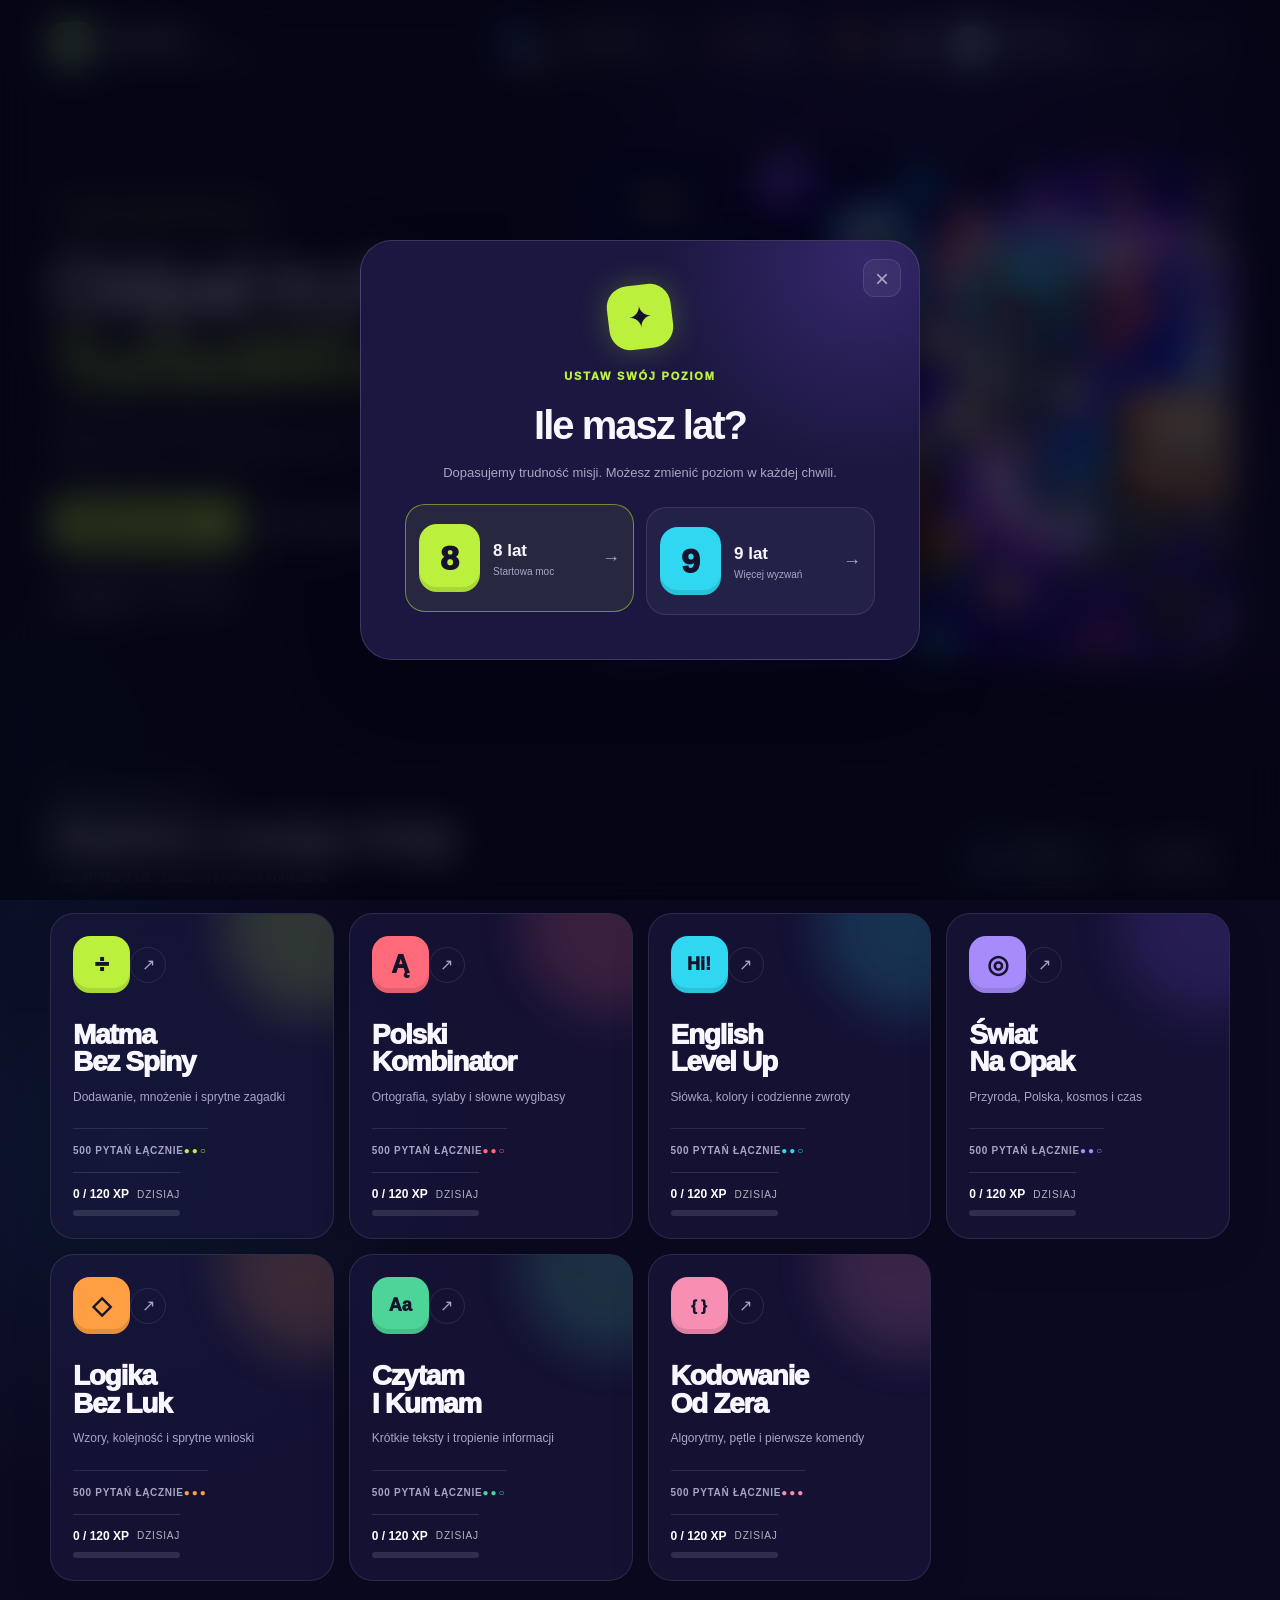
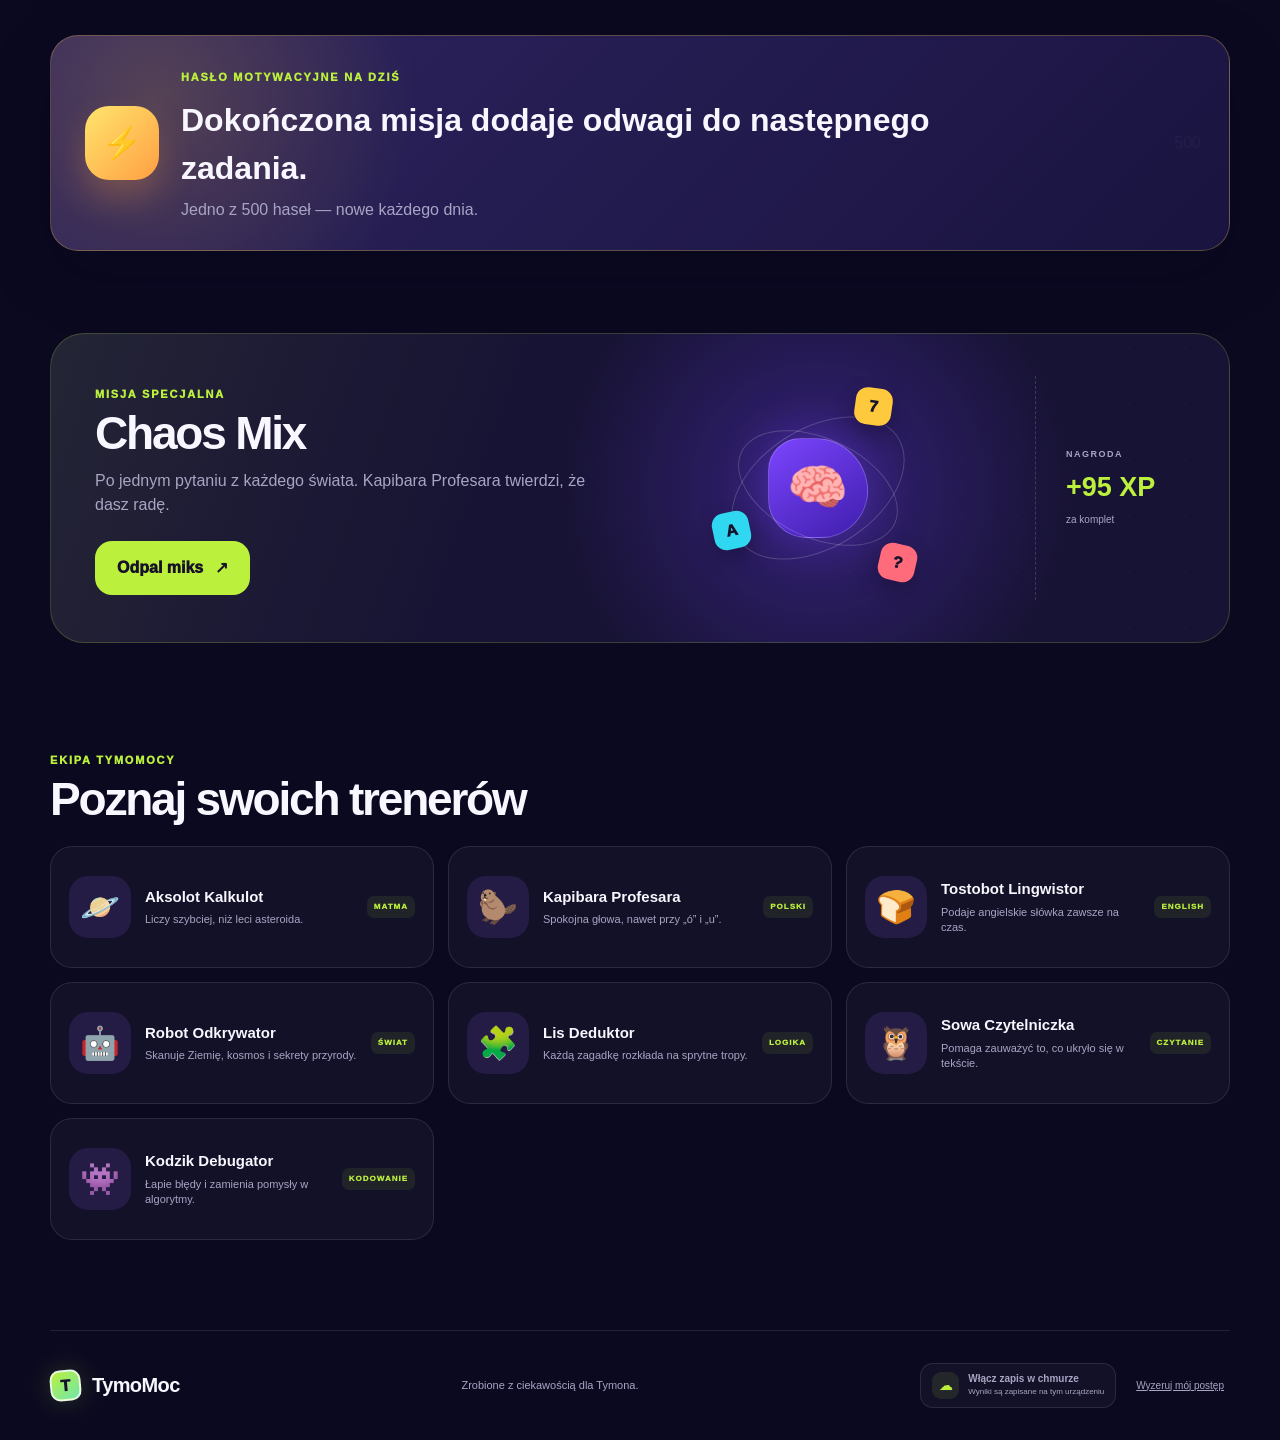
==== commit 4c13ff35: "Dodaj rozwijane menu wyboru jezyka" ====
--- a/index.html
+++ b/index.html
@@ -28,10 +28,30 @@
       </a>
 
       <div class="top-actions">
-        <button class="icon-button language-button" id="language-toggle" type="button" aria-label="Zmień język na niemiecki" title="Język: polski">
-          <span class="language-flag" id="language-flag" aria-hidden="true">🇵🇱</span>
-          <small id="language-code">PL</small>
-        </button>
+        <div class="language-picker" id="language-picker">
+          <button class="icon-button language-button" id="language-toggle" type="button" aria-label="Wybierz język" aria-haspopup="menu" aria-expanded="false" title="Wybierz język">
+            <span class="language-globe" aria-hidden="true">🌐</span>
+            <span class="language-flag" id="language-flag" aria-hidden="true">🇵🇱</span>
+          </button>
+
+          <div class="language-menu" id="language-menu" role="menu" aria-label="Wybór języka" hidden>
+            <button class="language-option" type="button" role="menuitemradio" aria-checked="true" data-language="pl">
+              <span class="language-option-flag" aria-hidden="true">🇵🇱</span>
+              <span class="language-option-copy"><strong>Polski</strong><small>Polska</small></span>
+              <span class="language-check" aria-hidden="true">✓</span>
+            </button>
+            <button class="language-option" type="button" role="menuitemradio" aria-checked="false" data-language="de">
+              <span class="language-option-flag" aria-hidden="true">🇩🇪</span>
+              <span class="language-option-copy"><strong>Deutsch</strong><small>Deutschland</small></span>
+              <span class="language-check" aria-hidden="true">✓</span>
+            </button>
+            <button class="language-option" type="button" role="menuitemradio" aria-checked="false" data-language="en">
+              <span class="language-option-flag" aria-hidden="true">🇬🇧</span>
+              <span class="language-option-copy"><strong>English</strong><small>United Kingdom</small></span>
+              <span class="language-check" aria-hidden="true">✓</span>
+            </button>
+          </div>
+        </div>
 
         <button class="age-pill" id="age-switch" type="button" aria-label="Zmień wiek">
           <span aria-hidden="true">⚡</span>
--- a/styles.css
+++ b/styles.css
@@ -237,28 +237,132 @@
   font-size: 21px;
 }
 
+.language-picker {
+  position: relative;
+  z-index: 30;
+  flex: 0 0 auto;
+}
+
 .language-button {
   position: relative;
   display: grid;
   place-items: center;
-  gap: 0;
   padding: 4px;
   color: var(--white);
   border-color: rgba(48, 215, 240, 0.42);
   background: linear-gradient(145deg, rgba(48, 215, 240, 0.15), rgba(139, 92, 246, 0.12));
 }
 
+.language-button:hover,
+.language-button[aria-expanded="true"] {
+  border-color: rgba(48, 215, 240, 0.78);
+  background: linear-gradient(145deg, rgba(48, 215, 240, 0.25), rgba(139, 92, 246, 0.2));
+}
+
+.language-globe {
+  font-size: 23px;
+  line-height: 1;
+}
+
 .language-button .language-flag {
+  position: absolute;
+  right: -4px;
+  bottom: -4px;
+  width: 22px;
+  height: 22px;
+  display: grid;
+  place-items: center;
+  border: 2px solid #17132f;
+  border-radius: 50%;
+  background: #fff;
+  box-shadow: 0 4px 10px rgba(3, 2, 15, 0.35);
+  font-size: 13px;
+  line-height: 1;
+}
+
+.language-menu {
+  position: absolute;
+  top: calc(100% + 12px);
+  left: 0;
+  width: 248px;
+  display: grid;
+  gap: 7px;
+  padding: 10px;
+  border: 1px solid rgba(255, 255, 255, 0.16);
+  border-radius: 20px;
+  background: rgba(25, 20, 54, 0.98);
+  box-shadow: 0 24px 60px rgba(3, 2, 15, 0.5);
+  backdrop-filter: blur(18px);
+}
+
+.language-menu::before {
+  content: "";
+  position: absolute;
+  top: -6px;
+  left: 19px;
+  width: 12px;
+  height: 12px;
+  border-top: 1px solid rgba(255, 255, 255, 0.16);
+  border-left: 1px solid rgba(255, 255, 255, 0.16);
+  background: #191436;
+  transform: rotate(45deg);
+}
+
+.language-option {
+  min-height: 58px;
+  display: grid;
+  grid-template-columns: 40px 1fr 24px;
+  align-items: center;
+  gap: 10px;
+  padding: 8px 10px;
+  border: 1px solid transparent;
+  border-radius: 14px;
+  color: var(--ink);
+  background: transparent;
+  cursor: pointer;
+  text-align: left;
+}
+
+.language-option:hover,
+.language-option:focus-visible {
+  border-color: rgba(48, 215, 240, 0.35);
+  background: rgba(48, 215, 240, 0.1);
+}
+
+.language-option[aria-checked="true"] {
+  border-color: rgba(187, 240, 60, 0.48);
+  background: rgba(187, 240, 60, 0.1);
+}
+
+.language-option-flag {
+  font-size: 28px;
+  line-height: 1;
+}
+
+.language-option-copy strong,
+.language-option-copy small {
+  display: block;
+}
+
+.language-option-copy strong {
+  font-size: 15px;
+}
+
+.language-option-copy small {
+  margin-top: 1px;
+  color: var(--muted);
+  font-size: 11px;
+}
+
+.language-check {
+  color: var(--lime);
   font-size: 18px;
-  line-height: 1;
-}
-
-.language-button small {
-  margin-top: -2px;
-  color: #dffbff;
-  font-size: 8px;
   font-weight: 1000;
-  letter-spacing: 0.7px;
+  opacity: 0;
+}
+
+.language-option[aria-checked="true"] .language-check {
+  opacity: 1;
 }
 
 .level-button {
@@ -2521,6 +2625,18 @@
   .top-actions { gap: 4px; }
   .level-button { width: 42px; height: 42px; }
   .account-avatar { width: 32px; height: 32px; }
+
+  .language-menu {
+    position: fixed;
+    top: 72px;
+    right: 13px;
+    left: 13px;
+    width: auto;
+  }
+
+  .language-menu::before {
+    display: none;
+  }
 }
 
 @media (max-width: 360px) {
